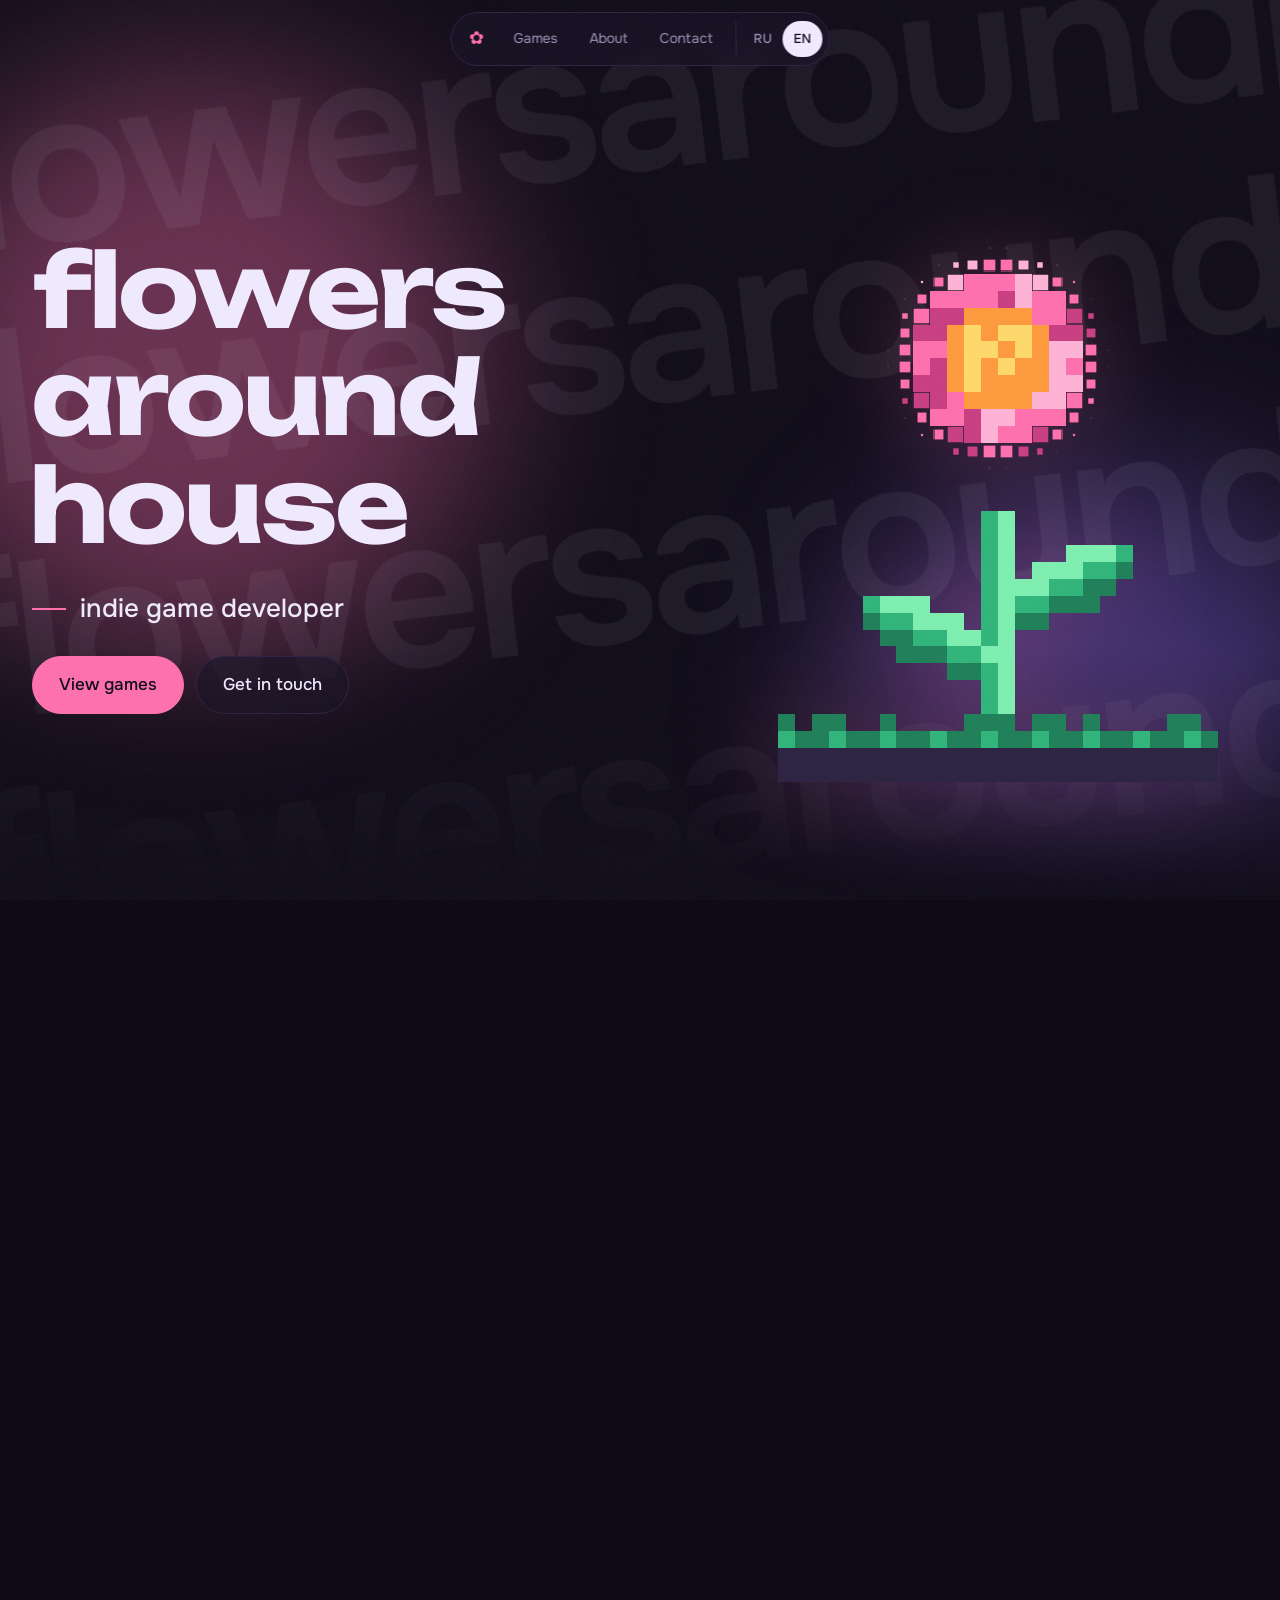
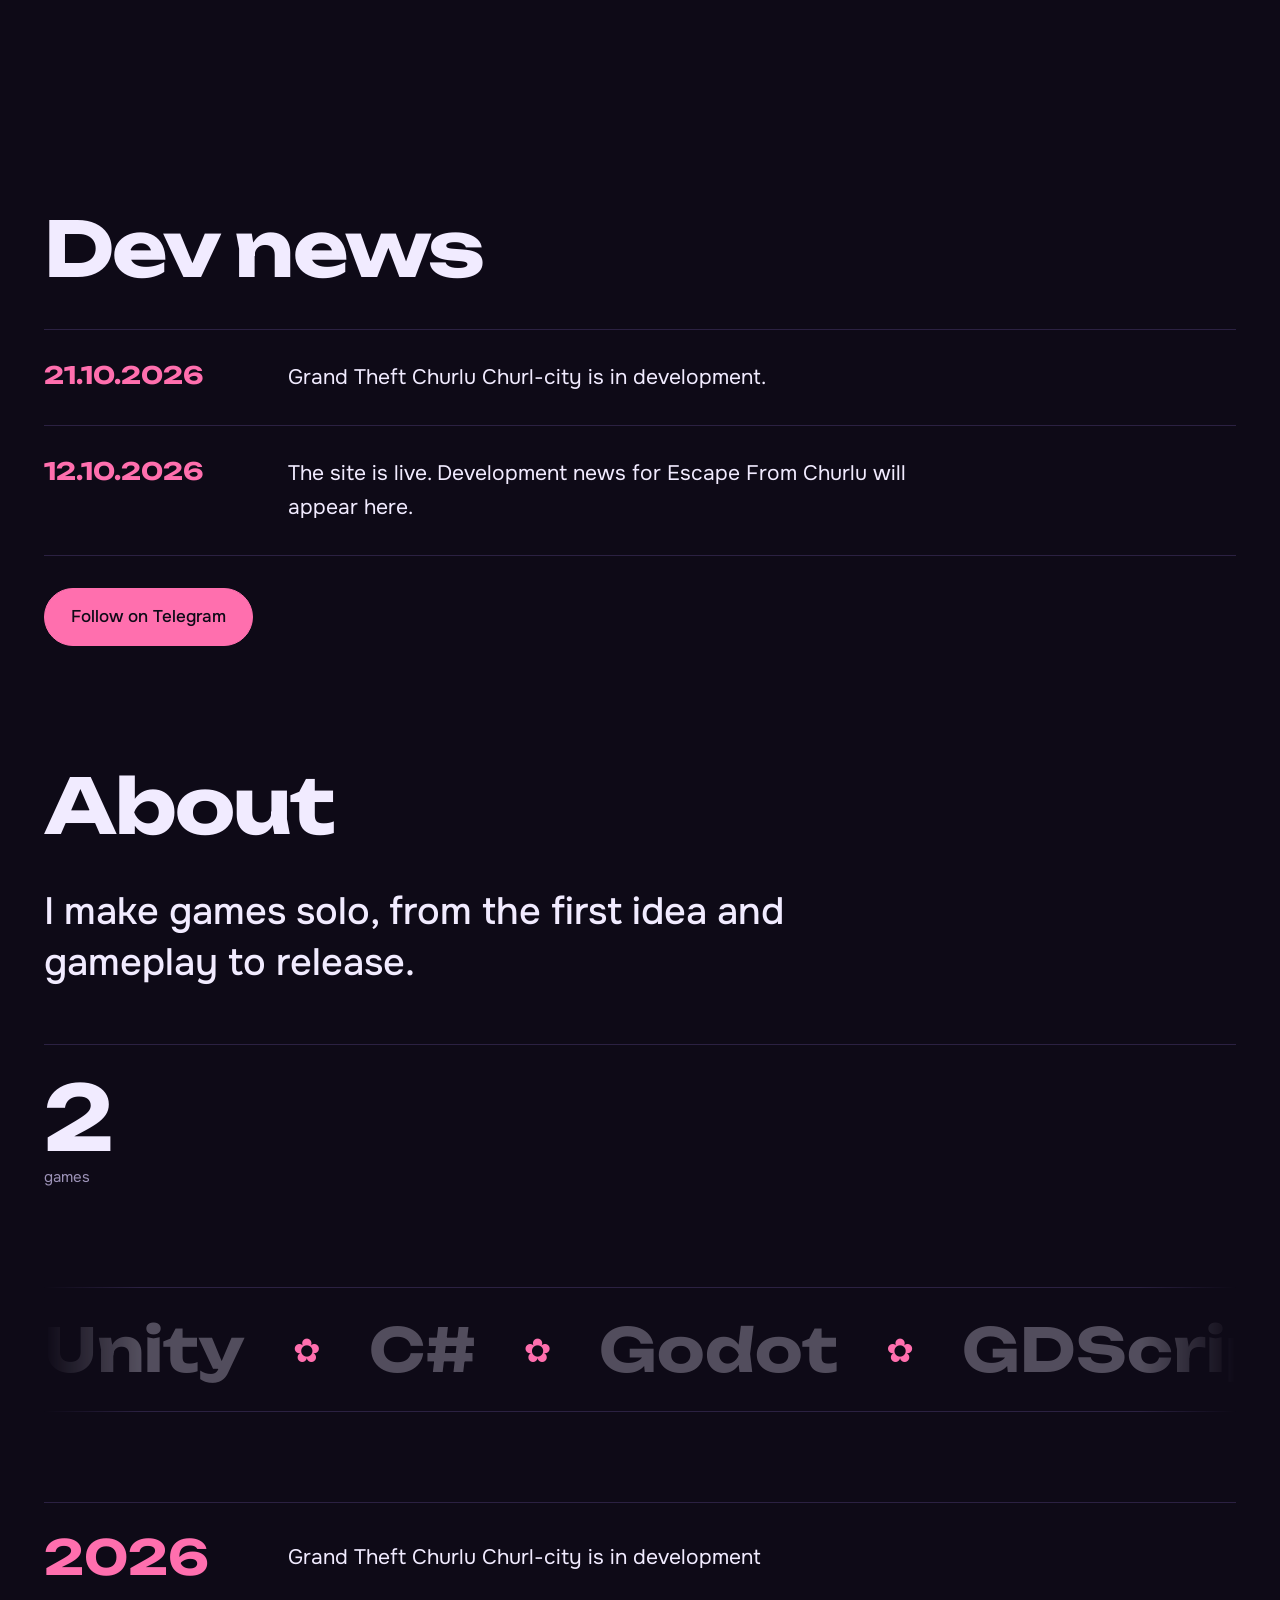
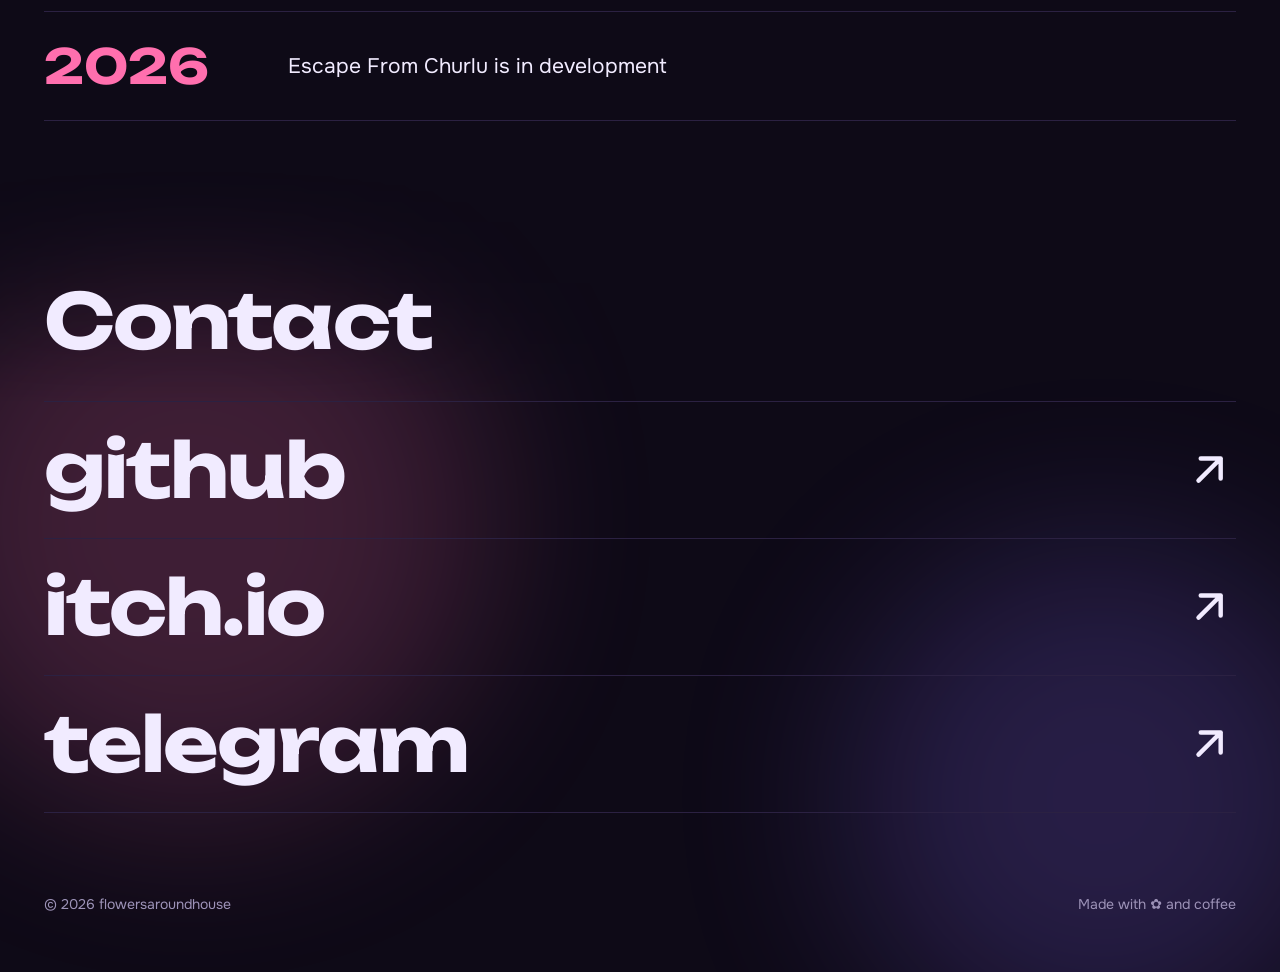
==== index.html @ 95edbedc "Update index.html Shh" ====
<!DOCTYPE html>
<html lang="ru">
<head>
<meta charset="utf-8">
<meta name="viewport" content="width=device-width, initial-scale=1, viewport-fit=cover">
<title>flowersaroundhouse — game dev</title>
<meta name="description" content="flowersaroundhouse — инди-разработчик игр. Escape From Churlu и другие проекты на Godot.">
<meta property="og:type" content="website">
<meta property="og:title" content="flowersaroundhouse — game dev">
<meta property="og:description" content="Escape From Churlu и другие игры на Godot. Новости разработки и ссылки.">
<meta property="og:image" content="https://perfume009.github.io/og.jpg">
<meta property="og:image:width" content="1200">
<meta property="og:image:height" content="630">
<meta property="og:url" content="https://perfume009.github.io/">
<meta name="twitter:card" content="summary_large_image">
<meta name="theme-color" content="#0e0a17">
<link rel="icon" href="data:image/svg+xml,%3Csvg xmlns='http://www.w3.org/2000/svg' viewBox='0 0 100 100'%3E%3Ctext y='.9em' font-size='90'%3E🌸%3C/text%3E%3C/svg%3E">
<link href="https://fonts.googleapis.com/css2?family=Onest:wght@400;500;600&family=Unbounded:wght@500;600;700&display=swap" rel="stylesheet">
<style>
:root{--ink:#0e0a17;--ink2:#171124;--line:#2b2142;--text:#f1ebff;--dim:#9d93b8;--pink:#ff6fae;--gold:#ffd96a;--violet:#8b6cff;--d:'Unbounded','Onest',system-ui,sans-serif;--b:'Onest',system-ui,sans-serif;color-scheme:dark;box-sizing:border-box;padding-top:env(safe-area-inset-top,0px);padding-bottom:env(safe-area-inset-bottom,0px)}
html{scroll-padding-top:calc(80px + env(safe-area-inset-top,0px));scroll-behavior:smooth;background:var(--ink)}
*{box-sizing:border-box}
body{margin:0;background:var(--ink);color:var(--text);font:400 17px/1.65 var(--b);overflow-x:hidden;-webkit-font-smoothing:antialiased}
body::after{content:"";position:fixed;inset:0;pointer-events:none;z-index:60;opacity:.06;background:url("data:image/svg+xml;utf8,<svg xmlns='http://www.w3.org/2000/svg' width='160' height='160'><filter id='n'><feTurbulence type='fractalNoise' baseFrequency='.9' numOctaves='2' stitchTiles='stitch'/></filter><rect width='100%' height='100%' filter='url(%23n)'/></svg>")}
a{color:inherit}
:focus-visible{outline:2px solid var(--pink);outline-offset:3px}
button{font:inherit;cursor:pointer}
nav{position:fixed;top:calc(12px + env(safe-area-inset-top,0px));left:50%;transform:translateX(-50%);z-index:20;display:flex;align-items:center;gap:2px;padding:6px;border:1px solid var(--line);border-radius:99px;background:#171124b8;backdrop-filter:blur(14px);-webkit-backdrop-filter:blur(14px);animation:drop .9s 1s both cubic-bezier(.2,.8,.2,1)}
nav a{color:var(--dim);text-decoration:none;font-size:14px;padding:7px 15px;border-radius:99px;transition:.25s;white-space:nowrap}
nav a:hover{color:var(--text);background:#ffffff14}
.lg{display:flex;margin-left:6px;padding-left:6px;border-left:1px solid var(--line)}.lg button{border:0;background:none;color:var(--dim);font-size:13px;font-weight:500;padding:7px 11px;border-radius:99px;transition:.25s}.lg button:hover{color:var(--text)}.lg button.on{background:var(--text);color:var(--ink)}
nav .logo{color:var(--pink);font-size:18px;padding:5px 12px}
@keyframes drop{from{opacity:0;translate:0 -24px}}
.hero{position:relative;min-height:100svh;overflow:hidden;display:flex;align-items:center}
#bloom{width:100%;max-width:440px;height:auto;aspect-ratio:26/36;justify-self:center;image-rendering:pixelated;filter:drop-shadow(0 0 48px #ff6fae40)}
.bg{position:absolute;inset:0;overflow:hidden;pointer-events:none;-webkit-mask-image:linear-gradient(180deg,#000 72%,transparent);mask-image:linear-gradient(180deg,#000 72%,transparent)}
.bg i{position:absolute;border-radius:50%;filter:blur(90px);opacity:.38;will-change:transform}
.bg .a1{width:46vw;height:46vw;left:-8vw;top:8%;background:#ff6fae;animation:fl1 16s ease-in-out infinite alternate,bgin 2.4s ease both}
.bg .a2{width:40vw;height:40vw;right:-6vw;bottom:-10%;background:#8b6cff;animation:fl2 20s ease-in-out infinite alternate,bgin 2.4s ease both}
@keyframes fl1{to{transform:translate(12vw,10vh) scale(1.15)}}
@keyframes fl2{to{transform:translate(-10vw,-8vh) scale(1.2)}}
.end{position:relative;overflow:hidden;margin-top:40px}.end>section,.end>footer{position:relative;z-index:1}
.end .bg{-webkit-mask-image:linear-gradient(0deg,#000 70%,transparent);mask-image:linear-gradient(0deg,#000 70%,transparent)}
.end .ghost{display:none}.end .bg i{opacity:.2}
.ghost{position:absolute;inset:-12% -6%;display:flex;flex-direction:column;justify-content:center;gap:1.2vw;transform:rotate(-7deg)}
.gr{display:flex;width:max-content;margin:0;font:600 clamp(110px,17vw,280px)/1 var(--b);letter-spacing:-.04em;white-space:nowrap;color:#f1ebff0f;animation:gl 80s linear infinite,gin 1.8s cubic-bezier(.2,.8,.2,1) both}
.gr.rev{animation-direction:reverse,normal}.gr:nth-child(1){animation-delay:0s,.5s}.gr:nth-child(2){animation-delay:-22s,.75s}.gr:nth-child(3){animation-delay:-41s,1s}.gr:nth-child(4){animation-delay:-9s,1.25s}
.gr span{padding-right:.5em}
@keyframes gl{to{transform:translateX(-50%)}}
@keyframes gin{from{opacity:0;translate:0 80px}}
@keyframes bgin{from{opacity:0}}
.hin{position:relative;width:100%;max-width:1400px;margin:0 auto;padding:110px 32px 56px;display:grid;grid-template-columns:minmax(0,1.15fr) minmax(0,.85fr);gap:40px;align-items:center}
h1{font:700 clamp(46px,8vw,124px)/.98 var(--d);letter-spacing:-.03em;margin:0 0 30px}
h1 .w{display:block;overflow:hidden;padding:0 .1em .07em;margin-left:-.1em}h1 .w:nth-child(2) i{margin-left:-.012em}h1 .w:nth-child(3) i{margin-left:-.03em}
h1 .w i{display:block;font-style:normal;transform:translateY(112%);animation:up 1.2s cubic-bezier(.2,.8,.2,1) forwards;animation-delay:calc(.16s*var(--i) + .25s)}
@keyframes up{to{transform:none}}
.role{display:flex;align-items:center;gap:14px;margin:0 0 30px;font:500 clamp(18px,2.4vw,26px)/1.3 var(--b);animation:fade 1s 1.1s both}
.role::before{content:"";width:34px;height:2px;background:var(--pink);flex:none}
#role{display:inline-block;transition:opacity .45s,translate .45s}#role.out{opacity:0;translate:0 -10px}
.cta{display:flex;gap:12px;flex-wrap:wrap;animation:fade 1s 1.3s both}
@keyframes fade{from{opacity:0;translate:0 16px}}
.btn{display:inline-flex;align-items:center;gap:10px;padding:14px 26px;border-radius:99px;border:1px solid var(--line);background:#171124aa;color:var(--text);text-decoration:none;font-weight:500;transition:transform .3s cubic-bezier(.2,.8,.2,1),background .3s,border-color .3s,color .3s}
.btn:hover{transform:translateY(-3px);border-color:var(--text)}
.btn.p{background:var(--pink);border-color:var(--pink);color:var(--ink)}
.btn.p:hover{background:var(--gold);border-color:var(--gold)}
section{max-width:1240px;margin:0 auto;padding:120px 24px 0}
h2{font:700 clamp(34px,6vw,76px)/1.05 var(--d);letter-spacing:-.025em;margin:0 0 40px}
.rv{opacity:0;translate:0 26px;transition:opacity .8s ease,translate .9s cubic-bezier(.2,.8,.2,1)}.rv.in{opacity:1;translate:none}
.tools{display:flex;flex-wrap:wrap;gap:10px;align-items:center;margin-bottom:30px}
.tools input{flex:1 1 220px;max-width:340px;padding:11px 20px;border-radius:99px;border:1px solid var(--line);background:var(--ink2);color:var(--text);font:inherit;font-size:15px;outline:none;transition:border-color .2s}
.tools input:focus{border-color:var(--pink)}
.chip{padding:8px 16px;border-radius:99px;border:1px solid var(--line);background:none;color:var(--dim);font-size:14px;transition:.25s;margin:0 4px 0 0}
.chip:hover{color:var(--text);border-color:var(--dim)}.chip.on{background:var(--text);border-color:var(--text);color:var(--ink)}
.grid{display:grid;grid-template-columns:repeat(auto-fill,minmax(min(100%,320px),1fr));gap:22px}
.card{position:relative;border-radius:28px;background:var(--ink2);border:1px solid var(--line);overflow:hidden;cursor:pointer;opacity:0;translate:0 30px;transform:perspective(900px) rotateX(var(--rx,0deg)) rotateY(var(--ry,0deg));transition:opacity .7s ease var(--dl,0s),translate .8s cubic-bezier(.2,.8,.2,1) var(--dl,0s),transform .3s ease-out,border-color .3s}
.card.in{opacity:1;translate:none}
.card::after{content:"";position:absolute;inset:0;background:radial-gradient(340px circle at var(--mx,50%) var(--my,0%),#ffffff16,transparent 60%);opacity:0;transition:opacity .3s;pointer-events:none}
.card:hover::after,.card:focus-visible::after{opacity:1}
.card:hover,.card:focus-visible{border-color:hsl(var(--h) 70% 62%)}
.cover{aspect-ratio:16/10;display:grid;place-items:center;background:radial-gradient(circle at 50% 125%,hsl(var(--h) 70% 40%),hsl(var(--h) 45% 13%) 72%)}
.cover canvas{height:64%;aspect-ratio:1;image-rendering:pixelated;filter:drop-shadow(0 14px 22px #0009);transition:transform .6s cubic-bezier(.2,.8,.2,1)}
.card:hover canvas{transform:scale(1.14) rotate(-5deg)}
.cover{position:relative;overflow:hidden}.cover img{position:absolute;inset:0;width:100%;height:100%;object-fit:cover;display:block;transition:transform .8s cubic-bezier(.2,.8,.2,1)}.card:hover .cover img{transform:scale(1.06)}
.card .cover::before{content:"";position:absolute;inset:0;z-index:1;pointer-events:none;background:repeating-linear-gradient(0deg,#0000 0 2px,#00000030 2px 3px);opacity:.45;transition:opacity .4s}
.card .cover::after{content:"";position:absolute;inset:0;z-index:1;pointer-events:none;background:radial-gradient(ellipse at center,transparent 50%,#000000b3 100%)}
.card:hover .cover::before{opacity:1}
.card:hover .cover img{animation:glitch 2.6s steps(1) infinite}
.card.plain .cover::before,.card.plain .cover::after{display:none}.card.plain:hover .cover img{animation:none}
@keyframes glitch{0%,84%,100%{transform:scale(1.06)}86%{transform:scale(1.07) translate(-5px,2px);filter:hue-rotate(50deg) saturate(1.7)}88%{transform:scale(1.07) translate(5px,-2px);filter:hue-rotate(-50deg) contrast(1.3)}90%{transform:scale(1.06);filter:brightness(1.5)}92%{transform:scale(1.06);filter:none}}
.gal{position:absolute;inset:0}
.sl{position:absolute;inset:0;opacity:0;visibility:hidden;transition:opacity .5s,visibility .5s}.sl.on{opacity:1;visibility:visible}
.vp{position:absolute;inset:0;width:100%;height:100%;border:0;color:var(--text);display:grid;place-content:center;gap:10px;text-align:center;background:radial-gradient(circle at 50% 120%,hsl(var(--h) 60% 30%),#0b0814 70%)}
.vp span{font-size:48px;line-height:1}.vp em{font-style:normal;font-size:15px;color:var(--dim)}
.sl iframe{position:absolute;inset:0;width:100%;height:100%;border:0}
.gn{position:absolute;top:50%;translate:0 -50%;width:42px;height:42px;border-radius:50%;border:1px solid #ffffff30;background:#0e0a1799;color:var(--text);font-size:22px;line-height:1;z-index:3;transition:.25s}.gn:hover{background:var(--text);color:var(--ink)}.pv{left:12px}.nx{right:12px}
.gd{position:absolute;bottom:12px;left:0;right:0;display:flex;justify-content:center;gap:8px;z-index:3}.gd i{width:8px;height:8px;border-radius:50%;background:#ffffff55;transition:.3s;cursor:pointer}.gd i.on{background:var(--pink);width:22px;border-radius:99px}
#lb{pointer-events:none;position:fixed;inset:0;z-index:50;display:grid;place-items:center;background:#000000ea;backdrop-filter:blur(6px);-webkit-backdrop-filter:blur(6px);opacity:0;visibility:hidden;transition:opacity .3s,visibility .3s;overflow:hidden}
#lb.on{opacity:1;visibility:visible;pointer-events:auto}
#lbi{max-width:96vw;max-height:84svh;object-fit:contain;border-radius:10px;cursor:zoom-in;touch-action:none;transition:transform .35s cubic-bezier(.2,.8,.2,1),transform-origin .12s}
#lbi.z{transform:scale(2.4);cursor:zoom-out}
#lbx{position:absolute;top:calc(14px + env(safe-area-inset-top,0px));right:14px;width:44px;height:44px;border-radius:50%;border:1px solid #ffffff30;background:#0e0a1799;color:var(--text);font-size:18px;line-height:1;z-index:3;transition:.25s}#lbx:hover{background:var(--text);color:var(--ink)}
#lbc{position:absolute;bottom:calc(18px + env(safe-area-inset-bottom,0px));left:0;right:0;text-align:center;color:var(--dim);font-size:14px;pointer-events:none}
#mb .sl img{cursor:zoom-in}
.ex{position:absolute;top:12px;left:12px;width:40px;height:40px;border-radius:50%;border:1px solid #ffffff30;background:#0e0a1799;color:var(--text);font-size:18px;line-height:1;z-index:3;transition:.25s}.ex:hover{background:var(--text);color:var(--ink)}
.dv .row b{font-size:clamp(17px,2vw,24px);line-height:1.3}
.bd{padding:20px 24px 24px}
.card h3{font:600 21px/1.2 var(--d);letter-spacing:-.01em;margin:0 0 8px}
.meta{display:flex;align-items:center;gap:10px;color:var(--dim);font-size:14px;margin-bottom:10px}
.meta .dot{width:8px;height:8px;border-radius:50%;background:var(--c)}
.card p{margin:0 0 14px;color:#cfc6e6;font-size:16px;line-height:1.5}
.tags span{display:inline-block;font-size:13px;border:1px solid var(--line);border-radius:99px;padding:2px 12px;margin:0 6px 6px 0;color:var(--dim)}
.empty{color:var(--dim);grid-column:1/-1}
.stats{display:grid;grid-template-columns:repeat(auto-fit,minmax(150px,1fr));border-top:1px solid var(--line);margin-top:56px}
.stat{padding:28px 20px 6px 0}
.stat b{display:block;font:700 clamp(42px,7vw,92px)/1 var(--d);letter-spacing:-.03em;font-variant-numeric:tabular-nums}
.stat span{color:var(--dim);font-size:15px}
.big{font:500 clamp(22px,3.3vw,38px)/1.35 var(--b);max-width:34ch;margin:0}
.marq{overflow:hidden;margin-top:90px;border-block:1px solid var(--line);padding:24px 0;-webkit-mask-image:linear-gradient(90deg,transparent,#000 8%,#000 92%,transparent);mask-image:linear-gradient(90deg,transparent,#000 8%,#000 92%,transparent)}
.track{display:flex;width:max-content;animation:mq 34s linear infinite}
.marq:hover .track{animation-play-state:paused}
.track span{display:flex;align-items:center;gap:48px;padding-right:48px;font:700 clamp(30px,5vw,60px) var(--d);color:#f1ebff4d;white-space:nowrap;transition:color .3s}
.track span:hover{color:var(--text)}
.track span::after{content:"✿";color:var(--pink);-webkit-text-stroke:0;font-size:.55em}
@keyframes mq{to{transform:translateX(-50%)}}
.log{margin-top:90px;border-top:1px solid var(--line)}
.row{display:grid;grid-template-columns:minmax(96px,220px) 1fr;gap:24px;padding:30px 0;border-bottom:1px solid var(--line);transition:padding .45s cubic-bezier(.2,.8,.2,1)}
.row:hover{padding-left:16px}
.row b{font:700 clamp(26px,4vw,48px)/1 var(--d);color:var(--pink)}
.row p{margin:0;font-size:clamp(17px,2vw,21px);max-width:46ch;align-self:center}
.links a{display:flex;justify-content:space-between;align-items:center;gap:20px;padding:30px 0;border-top:1px solid var(--line);text-decoration:none;font:700 clamp(30px,6.4vw,76px)/1 var(--d);letter-spacing:-.025em;transition:padding .45s cubic-bezier(.2,.8,.2,1),color .3s}
.links a:last-child{border-bottom:1px solid var(--line)}
.links a:hover{padding-left:22px;color:var(--pink)}
.links svg{width:.7em;height:.7em;flex:none;transition:transform .45s cubic-bezier(.2,.8,.2,1)}
.links a:hover svg{transform:translate(8px,-8px)}
footer{max-width:1240px;margin:0 auto;padding:80px 24px 56px;color:var(--dim);font-size:14px;display:flex;justify-content:space-between;gap:12px;flex-wrap:wrap}
#modal{pointer-events:none;position:fixed;inset:0;z-index:40;display:grid;place-items:center;padding:20px;background:#07040dcf;backdrop-filter:blur(10px);-webkit-backdrop-filter:blur(10px);opacity:0;visibility:hidden;transition:opacity .35s,visibility .35s}
#modal.on{opacity:1;visibility:visible;pointer-events:auto}
#mb{position:relative;width:min(560px,100%);max-height:90svh;overflow-y:auto;border-radius:32px;background:var(--ink2);border:1px solid var(--line);transform:translateY(34px) scale(.94);transition:transform .55s cubic-bezier(.2,.9,.2,1)}
#modal.on #mb{transform:none}
#mb .cover{aspect-ratio:16/9}
#mb .bd{padding:24px 28px 28px}
#mb p{margin:0 0 16px;color:#cfc6e6}
#mx{position:absolute;top:14px;right:14px;width:40px;height:40px;border-radius:50%;border:1px solid #ffffff30;background:#0e0a1799;color:var(--text);font-size:18px;line-height:1;transition:.25s}
#mx:hover{background:var(--text);color:var(--ink);transform:rotate(90deg)}
@media (max-width:640px){nav a{padding:7px 8px}.lg{margin-left:2px;padding-left:2px}.lg button{padding:7px 8px}.row{grid-template-columns:1fr;gap:6px}.hin{grid-template-columns:1fr;padding-inline:24px}.txt{position:relative;z-index:1}h1{font-size:clamp(46px,15vw,100px)}#bloom{position:static;width:min(56vw,230px);justify-self:center;margin-top:6px;opacity:1}.hin{gap:22px;padding-top:96px}.role{font-size:16px;gap:10px;margin-bottom:22px}.role::before{width:22px}}
@media (prefers-reduced-motion:reduce){*{animation:none!important;transition:none!important}html{scroll-behavior:auto}h1 .w i{transform:none}.rv,.card{opacity:1;translate:none}}
</style>
</head>
<body>
<nav><a class="logo" href="#top" data-ia="home" aria-label="В начало">✿</a><a href="#games" data-i="n_games">Игры</a><a href="#about" data-i="n_about">Обо мне</a><a href="#contact" data-i="n_contact">Контакты</a><div class="lg" role="group" aria-label="Language"><button data-l="ru">RU</button><button data-l="en">EN</button></div></nav>

<header class="hero" id="top">
<div class="bg" aria-hidden="true"><i class="a1"></i><i class="a2"></i><div class="ghost"></div></div>

<div class="hin">
<div class="txt">
<h1 aria-label="flowersaroundhouse"><span class="w" style="--i:0"><i>flowers</i></span><span class="w" style="--i:1"><i>around</i></span><span class="w" style="--i:2"><i>house</i></span></h1>
<p class="role"><span id="role"></span></p>
<div class="cta"><a class="btn p" href="#games" data-i="cta1">Смотреть игры</a><a class="btn" href="#contact" data-i="cta2">Связаться</a></div>
</div>
<canvas id="bloom" aria-hidden="true"></canvas>
</div>
</header>

<section id="games">
<h2 class="rv" data-i="n_games">Игры</h2>
<div class="tools rv"><input id="q" type="search" placeholder="Поиск по названию" aria-label="Поиск"></div>
<div class="grid" id="grid"></div>
</section>

<section id="devlog">
<h2 class="rv" data-i="dev_h">Новости разработки</h2>
<div class="log rv dv" id="dlog" style="margin-top:0"></div>
<div class="rv" style="margin-top:32px"><a class="btn p" id="tgbtn" href="#" target="_blank" rel="noopener" data-i="tg_btn">Читать в Telegram</a></div>
</section>

<section id="about">
<h2 class="rv" data-i="n_about">Обо мне</h2>
<p class="big rv" data-i="bio">Делаю игры сам: от идеи и геймплея до релиза.</p>
<div class="stats rv">
<div class="stat"><b data-n="GAMES">0</b><span id="gl">игр</span></div>
</div>
<div class="marq rv" data-ia="stack" aria-label="Стек"><div class="track" id="stack"></div></div>
<div class="log rv" id="log"></div>
</section>

<div class="end"><div class="bg" aria-hidden="true"><i class="a1"></i><i class="a2"></i><div class="ghost"></div></div>
<section id="contact">
<h2 class="rv" data-i="n_contact">Контакты</h2>
<div class="links rv" id="links"></div>
</section>

<footer><span>© <span id="y"></span> flowersaroundhouse</span><span data-i="foot">Сделано с ✿ и кофе</span></footer></div>

<div id="modal" role="dialog" aria-modal="true" data-ia="det" aria-label="Подробности игры"><div id="mb"></div></div>
<div id="lb" role="dialog" aria-modal="true"><button id="lbx" data-ia="close" aria-label="Закрыть">✕</button><button class="gn pv" id="lbp" data-ia="prev" aria-label="Назад">‹</button><button class="gn nx" id="lbn" data-ia="next" aria-label="Вперёд">›</button><img id="lbi" alt=""><div id="lbc"></div></div>

<script>
// картинки: сюда можно вставить data:-ссылку, либо в игре указать путь к файлу, например img:"images/cover.jpg"
var IMG={churlu:"[data-uri]",s1:"[data-uri]",s2:"[data-uri]",s3:"[data-uri]",gtc:"[data-uri]"};
// ====== РЕДАКТИРУЙ ЗДЕСЬ ======
var GAMES=[
 {n:"Escape From Churlu",img:IMG.churlu,shots:[IMG.churlu,IMG.s1,IMG.s2,IMG.s3],video:"",d:{ru:"Тёмный подъезд советской хрущёвки, скрип деревянных половиц в глухой деревне и шаги за спиной.",en:"A dark Soviet-era stairwell, creaking floorboards in a remote village, and footsteps behind you."},l:{ru:"Тёмный подъезд советской хрущёвки, скрип деревянных половиц в глухой деревне и шаги за спиной. Вам предстоит разгадать тайну исчезновения бабушки и выбраться из закрытого поместья, пока Чурлу не настигнет вас. Прячьтесь, ищите ключи и не издавайте лишнего шума — он слышит каждый ваш шаг.",en:"The dark stairwell of a Soviet-era apartment block, creaking wooden floorboards in a remote village, and footsteps behind you. You have to unravel the mystery of your grandmother's disappearance and escape the locked-down estate before Churlu catches you. Hide, search for keys and keep quiet: he hears your every step."},tags:["Godot","3D"],st:"в разработке",y:2026,url:"https://flowersaroundhouse.itch.io/escape-from-churlu"},
 {n:"Grand Theft Churlu Churl-city",img:IMG.gtc,plain:true,shots:[IMG.gtc],d:{ru:"Новый проект в разработке.",en:"A new project in development."},l:{ru:"Подробности скоро.",en:"More details soon."},tags:[],st:"в разработке",y:2026,url:"#"}
];
var STACK=["Unity","C#","Godot","GDScript","C++","JavaScript","Git","Aseprite"];
var LINKS=[["github","https://github.com/perfume009"],["itch.io","https://flowersaroundhouse.itch.io/"],["telegram","https://t.me/+Vwn7n2eTDXUzZDgy"]];
var LOG=[["2026","В разработке игра Grand Theft Churlu Churl-city","Grand Theft Churlu Churl-city is in development"],["2026","В разработке игра Escape From Churlu","Escape From Churlu is in development"]];
var DEVLOG=[{d:"21.10.2026",ru:"В разработке игра Grand Theft Churlu Churl-city.",en:"Grand Theft Churlu Churl-city is in development."},{d:"12.10.2026",ru:"Запустил сайт. Здесь будут новости разработки Escape From Churlu.",en:"The site is live. Development news for Escape From Churlu will appear here."}];
var ROLES={ru:["инди-разработчик игр","flowers around the house, bugs inside"],en:["indie game developer","writing code, drawing pixels, breaking bugs","flowers around the house, bugs inside"]};
// ===============================
var $=function(i){return document.getElementById(i)};
function esc(s){return String(s).replace(/[&<>"]/g,function(c){return{"&":"&amp;","<":"&lt;",">":"&gt;",'"':"&quot;"}[c]})}
function rng(s){var h=0;for(var i=0;i<s.length;i++)h=Math.imul(31,h)+s.charCodeAt(i)|0;return function(){h|=0;h=h+0x6D2B79F5|0;var t=Math.imul(h^h>>>15,1|h);t=t+Math.imul(t^t>>>7,61|t)^t;return((t^t>>>14)>>>0)/4294967296}}
function hueOf(n){return Math.floor(rng(n)()*360)}
function sprite(c,name){var r=rng(name),x=c.getContext("2d"),hue=Math.floor(r()*360);c.width=c.height=10;
 for(var y=0;y<10;y++)for(var i=0;i<5;i++)if(r()>.45){x.fillStyle="hsl("+(hue+y*6)+",75%,"+(58+r()*14)+"%)";x.fillRect(i,y,1,1);x.fillRect(9-i,y,1,1)}}
var T={ru:{n_games:"Игры",n_about:"Обо мне",n_contact:"Контакты",cta1:"Смотреть игры",cta2:"Связаться",bio:"Делаю игры сам: от идеи и геймплея до релиза.",foot:"Сделано с ✿ и кофе",ph:"Поиск по названию",none:"Ничего не найдено. Попробуй другой запрос.",play:"Itch.io",close:"Закрыть",home:"В начало",stack:"Стек",det:"Подробности игры",dev_h:"Новости разработки",tg_btn:"Читать в Telegram",prev:"Назад",next:"Вперёд",trailer:"Смотреть трейлер",zoom:"Увеличить",st:{"релиз":"релиз","jam":"jam","в разработке":"в разработке"}},
 en:{n_games:"Games",n_about:"About",n_contact:"Contact",cta1:"View games",cta2:"Get in touch",bio:"I make games solo, from the first idea and gameplay to release.",foot:"Made with ✿ and coffee",ph:"Search by title",none:"Nothing found. Try another search.",play:"Itch.io",close:"Close",home:"Back to top",stack:"Stack",det:"Game details",dev_h:"Dev news",tg_btn:"Follow on Telegram",prev:"Previous",next:"Next",trailer:"Watch trailer",zoom:"Enlarge",st:{"релиз":"released","jam":"jam","в разработке":"in development"}}};
var L="ru";try{L=localStorage.getItem("lang")}catch(e){}
if(L!=="ru"&&L!=="en")L=((navigator.language||"").slice(0,2)==="ru")?"ru":"en";
function tr(k){return T[L][k]}
var SC={"релиз":"#ffd96a","jam":"#8b6cff","в разработке":"#ff6fae"};
function tagsH(g){return g.tags.map(function(t){return '<span>'+esc(t)+'</span>'}).join("")}

// reveal + counters
function count(b){var t=b.dataset.n==="GAMES"?GAMES.length:b.dataset.n==="TECH"?STACK.length:+b.dataset.n,s=performance.now();
 (function f(n){var p=Math.min(1,(n-s)/1600);b.textContent=Math.round(t*(1-Math.pow(1-p,4)));if(p<1)requestAnimationFrame(f)})(s)}
var io=new IntersectionObserver(function(es){es.forEach(function(e){if(e.isIntersecting){e.target.classList.add("in");if(e.target.dataset.n)count(e.target);io.unobserve(e.target)}})},{threshold:.12});
document.querySelectorAll(".rv,[data-n]").forEach(function(e){io.observe(e)});

// games
var tagSet={},cur="all";
GAMES.forEach(function(g){g.tags.forEach(function(t){tagSet[t]=1})});
function draw(){var q=$("q").value.toLowerCase();
 var list=GAMES.filter(function(g){return(cur==="all"||g.tags.indexOf(cur)>-1)&&g.n.toLowerCase().indexOf(q.trim())>-1});
 $("grid").innerHTML=list.length?list.map(function(g,k){return '<article class="card'+(g.plain?' plain':'')+'" tabindex="0" role="button" data-i="'+GAMES.indexOf(g)+'" style="--h:'+hueOf(g.n)+';--c:'+(SC[g.st]||"#9d93b8")+';--dl:'+k*90+'ms"><div class="cover">'+(g.img?'<img src="'+esc(g.img)+'" alt="'+esc(g.n)+'" loading="lazy">':'<canvas data-n="'+esc(g.n)+'"></canvas>')+'</div><div class="bd"><h3>'+esc(g.n)+'</h3><div class="meta"><i class="dot"></i><span>'+esc(T[L].st[g.st]||g.st)+'</span><span>'+g.y+'</span></div><p>'+esc(g.d[L])+'</p><div class="tags">'+tagsH(g)+'</div></div></article>'}).join(""):'<p class="empty">'+tr("none")+'</p>';
 document.querySelectorAll("canvas[data-n]").forEach(function(c){sprite(c,c.dataset.n)});
 document.querySelectorAll(".card").forEach(function(c){io.observe(c);
  c.onclick=function(){openG(+c.dataset.i)};
  c.onkeydown=function(e){if(e.key==="Enter"||e.key===" "){e.preventDefault();openG(+c.dataset.i)}};
  c.onpointermove=function(e){if(e.pointerType!=="mouse")return;var b=c.getBoundingClientRect(),px=(e.clientX-b.left)/b.width,py=(e.clientY-b.top)/b.height;
   c.style.setProperty("--ry",(px-.5)*8+"deg");c.style.setProperty("--rx",-(py-.5)*8+"deg");c.style.setProperty("--mx",px*b.width+"px");c.style.setProperty("--my",py*b.height+"px")};
  c.onpointerleave=function(){c.style.setProperty("--rx","0deg");c.style.setProperty("--ry","0deg")}})}
$("q").oninput=draw;draw();

// modal
var lastF=null,curG=null;
function slides(g){var a=(g.shots&&g.shots.length?g.shots:(g.img?[g.img]:[])).map(function(x){return{t:"i",src:x}});if(g.video)a.push({t:"v",id:g.video});return a}
function galH(g){var a=slides(g);if(!a.length)return '<canvas id="mc"></canvas>';
 var h='<div class="gal">'+a.map(function(x,i){return '<div class="sl'+(i?'':' on')+'">'+(x.t==="i"?'<img src="'+esc(x.src)+'" alt="'+esc(g.n)+'">':'<button class="vp" data-id="'+esc(x.id)+'"><span>▶</span><em>'+esc(tr("trailer"))+'</em></button>')+'</div>'}).join("");
 if(a.length>1)h+='<button class="gn pv" aria-label="'+esc(tr("prev"))+'">‹</button><button class="gn nx" aria-label="'+esc(tr("next"))+'">›</button><div class="gd">'+a.map(function(x,i){return '<i'+(i?'':' class="on"')+'></i>'}).join("")+'</div>';
 return h+(a.some(function(x){return x.t==="i"})?'<button class="ex" aria-label="'+esc(tr("zoom"))+'">⤢</button>':'')+'</div>'}
function galInit(g){window.galGo=null;var G=document.querySelector("#mb .gal");if(!G)return;
 var sl=G.querySelectorAll(".sl"),dt=G.querySelectorAll(".gd i"),k=0,n=sl.length;
 function go(i){k=(i+n)%n;sl.forEach(function(e,j){e.classList.toggle("on",j===k)});dt.forEach(function(e,j){e.classList.toggle("on",j===k)})}
 if(n>1){window.galGo=function(d){go(k+d)};G.querySelector(".pv").onclick=function(){go(k-1)};G.querySelector(".nx").onclick=function(){go(k+1)};dt.forEach(function(e,j){e.onclick=function(){go(j)}})}
 var x0=null;G.addEventListener("touchstart",function(e){x0=e.touches[0].clientX},{passive:true});
 G.addEventListener("touchend",function(e){if(x0===null||n<2)return;var dx=e.changedTouches[0].clientX-x0;if(Math.abs(dx)>40)go(k+(dx<0?1:-1));x0=null});
 var im=[].slice.call(G.querySelectorAll(".sl img")),srcs=im.map(function(i){return i.src});
 im.forEach(function(e,j){e.onclick=function(){lbOpen(srcs,j)}});
 var ex=G.querySelector(".ex");if(ex)ex.onclick=function(){var c=sl[k].querySelector("img");lbOpen(srcs,c?im.indexOf(c):0)};
 G.querySelectorAll(".vp").forEach(function(b){b.onclick=function(){var f=document.createElement("iframe");f.src="https://www.youtube-nocookie.com/embed/"+encodeURIComponent(b.dataset.id)+"?autoplay=1&rel=0";f.allow="autoplay; encrypted-media; picture-in-picture";f.allowFullScreen=true;f.title="Trailer";b.replaceWith(f)}})}
var lbI=0,lbA=[],lbZ=false,lbR=null,lbT=0;
function lbShow(i,dir){var im=$("lbi");im.getAnimations().forEach(function(a){a.cancel()});lbI=(i+lbA.length)%lbA.length;im.classList.remove("z");lbZ=false;im.style.transformOrigin="50% 50%";
 var m=lbA.length>1;$("lbc").textContent=m?(lbI+1)+" / "+lbA.length:"";$("lbp").hidden=!m;$("lbn").hidden=!m;
 if(!dir||!$("lb").classList.contains("on")||matchMedia("(prefers-reduced-motion:reduce)").matches){im.src=lbA[lbI];return}
 var tok=++lbT,out=im.animate([{opacity:1,translate:"0 0"},{opacity:0,translate:(-70*dir)+"px 0"}],{duration:180,easing:"ease-in",fill:"forwards"});
 setTimeout(function(){var pre=new Image();pre.onload=pre.onerror=function(){if(tok!==lbT)return;out.cancel();im.src=lbA[lbI];
  im.animate([{opacity:0,translate:(70*dir)+"px 0"},{opacity:1,translate:"0 0"}],{duration:340,easing:"cubic-bezier(.2,.8,.2,1)",fill:"both"})};pre.src=lbA[lbI]},190)}
function lbOpen(a,i){lbA=a;lbShow(i);$("lb").classList.add("on");$("lbx").focus()}
function lbClose(){$("lb").classList.remove("on");$("lbi").classList.remove("z");lbZ=false}
function lbOrig(e){var x=Math.max(0,Math.min(100,(e.clientX-lbR.left)/lbR.width*100)),y=Math.max(0,Math.min(100,(e.clientY-lbR.top)/lbR.height*100));$("lbi").style.transformOrigin=x+"% "+y+"%"}
$("lbi").onclick=function(e){if(lbZ){this.classList.remove("z");lbZ=false;return}lbR=this.getBoundingClientRect();lbOrig(e);this.classList.add("z");lbZ=true};
$("lbi").onpointermove=function(e){if(lbZ)lbOrig(e)};
$("lbx").onclick=lbClose;
$("lbp").onclick=function(e){e.stopPropagation();lbShow(lbI-1,-1)};
$("lbn").onclick=function(e){e.stopPropagation();lbShow(lbI+1,1)};
$("lb").onclick=function(e){if(e.target===this)lbClose()};
var lx=null;$("lb").addEventListener("touchstart",function(e){lx=lbZ?null:e.touches[0].clientX},{passive:true});
$("lb").addEventListener("touchend",function(e){if(lx===null||lbA.length<2)return;var d=e.changedTouches[0].clientX-lx;if(Math.abs(d)>50)lbShow(lbI+(d<0?1:-1),d<0?1:-1);lx=null});
function openG(i){lastF=document.activeElement;fillM(i)}
function fillM(i){var g=GAMES[i];curG=i;
 $("mb").innerHTML='<div class="cover" style="--h:'+hueOf(g.n)+'">'+galH(g)+'</div><button id="mx" aria-label="'+tr("close")+'">✕</button><div class="bd"><h3 style="font:600 24px/1.2 var(--d);margin:0 0 8px">'+esc(g.n)+'</h3><div class="meta" style="--c:'+(SC[g.st]||"#9d93b8")+'"><i class="dot"></i><span>'+esc(T[L].st[g.st]||g.st)+'</span><span>'+g.y+'</span></div><p>'+esc(g.l[L])+'</p><div class="tags" style="margin-bottom:18px">'+tagsH(g)+'</div>'+(g.url&&g.url!=="#"?'<a class="btn p" href="'+esc(g.url)+'" target="_blank" rel="noopener">'+tr("play")+'</a>':'')+'</div>';
 if($("mc"))sprite($("mc"),g.n);galInit(g);$("modal").classList.add("on");$("mx").onclick=closeM;$("mx").focus()}
function closeM(){curG=null;$("modal").classList.remove("on");if(lastF)lastF.focus()}
$("modal").onclick=function(e){if(e.target===$("modal"))closeM()};
addEventListener("keydown",function(e){if($("lb").classList.contains("on")){if(e.key==="Escape")lbClose();if(e.key==="ArrowLeft")lbShow(lbI-1,-1);if(e.key==="ArrowRight")lbShow(lbI+1,1);return}
if(e.key==="Escape")closeM();if(window.galGo&&$("modal").classList.contains("on")){if(e.key==="ArrowLeft")galGo(-1);if(e.key==="ArrowRight")galGo(1)}});

// static blocks
var st=STACK.map(function(s){return '<span>'+esc(s)+'</span>'}).join("");$("stack").innerHTML=st+st;
function renderLog(){$("log").innerHTML=LOG.map(function(l){return '<div class="row"><b>'+esc(l[0])+'</b><p>'+esc(l[L==="en"?2:1])+'</p></div>'}).join("")}renderLog();
function renderDev(){$("dlog").innerHTML=DEVLOG.map(function(d){return '<div class="row"><b>'+esc(d.d)+'</b><p>'+esc(d[L])+'</p></div>'}).join("")}
var tgl=LINKS.filter(function(l){return l[0]==="telegram"})[0];if(tgl)$("tgbtn").href=tgl[1];
$("links").innerHTML=LINKS.map(function(l){return '<a href="'+esc(l[1])+'" target="_blank" rel="noopener"><span>'+esc(l[0])+'</span><svg viewBox="0 0 24 24" fill="none" stroke="currentColor" stroke-width="2" stroke-linecap="round" stroke-linejoin="round"><path d="M7 17 17 7M8 7h9v9"/></svg></a>'}).join("");
$("y").textContent=new Date().getFullYear();


// hero backdrop: giant outlined name scrolling behind the title
(function(){var t=Array(3).join("flowersaroundhouse ✿ ");document.querySelectorAll(".ghost").forEach(function(g){for(var i=0;i<4;i++){var p=document.createElement("p");p.className="gr"+(i%2?" rev":"");p.innerHTML="<span>"+t+"</span><span>"+t+"</span>";g.appendChild(p)}})})();


// rotating role
var ri=0,ro=$("role");ro.textContent=ROLES[L][0];
setInterval(function(){ro.classList.add("out");setTimeout(function(){ri=(ri+1)%ROLES[L].length;ro.textContent=ROLES[L][ri];ro.classList.remove("out")},450)},3400);

// language switch
function setLang(l){L=l;try{localStorage.setItem("lang",l)}catch(e){}
 document.documentElement.lang=l;
 document.querySelectorAll("[data-i]").forEach(function(e){e.textContent=tr(e.dataset.i)});
 document.querySelectorAll("[data-ia]").forEach(function(e){e.setAttribute("aria-label",tr(e.dataset.ia))});
 $("q").placeholder=tr("ph");$("q").setAttribute("aria-label",tr("ph"));
 document.querySelectorAll(".lg button").forEach(function(b){b.classList.toggle("on",b.dataset.l===l)});
 var n=GAMES.length;$("gl").textContent=l==="en"?(n===1?"game":"games"):(n%10===1&&n%100!==11?"игра":(n%10>1&&n%10<5&&(n%100<12||n%100>14)?"игры":"игр"));
 renderLog();renderDev();draw();ri=0;ro.textContent=ROLES[l][0];if(curG!==null)fillM(curG)}
document.querySelectorAll(".lg button").forEach(function(b){b.onclick=function(){setLang(b.dataset.l)}});
setLang(L);

// hero: pixel flower that grows on load, sways and leans toward the cursor
(function(){var c=$("bloom"),x=c.getContext("2d"),W=26,H=36,cx=13,cy=11,cell=8,t0=performance.now(),tx=0,mx=0,vis=true,px=[],r=rng("flower"),
 rm=matchMedia("(prefers-reduced-motion:reduce)").matches,
 C={a:"#ffb3d6",b:"#ff6fae",c:"#c93d82",v1:"#a58cff",v2:"#6a4bd8",v3:"#4a32a3",g:"#ffd96a",o:"#ff9a3c",l1:"#7df0b0",l2:"#2fb57a",l3:"#1d7f58",s:"#2a2140"};
 function put(X,Y,col,d){if(X>=0&&X<W&&Y>=0&&Y<H)px[Y*W+X]={x:X,y:Y,c:col,d:d}}
 function hd(X,Y){return Math.hypot(X+.5-cx,Y+.5-cy)}
 function petals(n,off,dist,rad,col){for(var k=0;k<n;k++){var a=off+k*Math.PI*2/n,pcx=cx+Math.cos(a)*dist,pcy=cy+Math.sin(a)*dist;
  for(var Y=0;Y<H;Y++)for(var X=0;X<W;X++){var dx=X+.5-pcx,dy=Y+.5-pcy;
   if(dx*dx+dy*dy<=rad*rad){var l=(-dx-dy)/rad;put(X,Y,l>.35?col[0]:l<-.45?col[2]:col[1],1.7+hd(X,Y)*.09)}}}}
 function leaf(lx,ly,rx,ry,ang){for(var Y=0;Y<H;Y++)for(var X=0;X<W;X++){var dx=X+.5-lx,dy=Y+.5-ly,u=dx*Math.cos(ang)+dy*Math.sin(ang),v=-dx*Math.sin(ang)+dy*Math.cos(ang);
  if(u*u/(rx*rx)+v*v/(ry*ry)<=1)put(X,Y,v<-.4?C.l1:v>.5?C.l3:C.l2,(33-Y)/14*1.5+.1)}}
 for(var Y=19;Y<=33;Y++){var dl=(33-Y)/14*1.5;put(12,Y,C.l2,dl);put(13,Y,C.l1,dl)}
 leaf(8.7,27.2,4.4,1.8,.46);leaf(17.3,24.2,4.4,1.8,-.46);
 petals(8,Math.PI/8,5.2,3.2,[C.v1,C.v2,C.v3]);
 petals(8,0,5.4,3.3,[C.a,C.b,C.c]);
 for(var Y=0;Y<H;Y++)for(var X=0;X<W;X++){var d=hd(X,Y);if(d<=3.4)put(X,Y,d>2.5||(d<2.5&&r()>.72)?C.o:C.g,1.7+d*.09)}
 for(var X=0;X<W;X++){var e=Math.abs(X-13)*.03;put(X,33,X%3?C.l3:C.l2,e);put(X,34,C.s,e);put(X,35,C.s,e);if(r()>.6)put(X,32,C.l3,e)}
 var fp=[];for(var i=0;i<7;i++)fp.push({bx:cx+(r()-.5)*12,y:4+r()*26,s:1.2+r()*1.2,p:r()*6,k:i%2?C.a:C.b});
 function rz(){var dpr=Math.min(devicePixelRatio||1,2);cell=Math.max(1,Math.floor(c.clientWidth*dpr/W));c.width=W*cell;c.height=H*cell}
 rz();addEventListener("resize",rz);
 addEventListener("pointermove",function(e){tx=e.clientX/innerWidth-.5});
 new IntersectionObserver(function(e){vis=e[0].isIntersecting}).observe(c);
 var last=performance.now();
 function f(now){requestAnimationFrame(f);if(!vis)return;
  var t=(now-t0)/1000,dt=Math.min(.05,(now-last)/1000);last=now;mx+=(tx-mx)*.05;
  x.clearRect(0,0,c.width,c.height);
  var sw=rm?0:Math.sin(t*1.1)*1.2+mx*3;
  for(var i=0;i<px.length;i++){var q=px[i];if(!q)continue;
   var g=rm?1:Math.min(1,(t-.3-q.d)*7);if(g<=0)continue;
   var h=Math.max(0,(33-q.y)/31),off=Math.round(sw*h*h*1.1),s=cell*g,o=(cell-s)/2;
   x.fillStyle=q.c;x.fillRect((q.x+off)*cell+o,q.y*cell+o,s,s)}
  if(!rm&&t>3.6)fp.forEach(function(p){p.y+=p.s*dt;if(p.y>32){p.y=3+Math.random()*6;p.bx=cx+(Math.random()-.5)*12}
   var X=Math.round(p.bx+Math.sin(t*1.3+p.p)*2.5);x.fillStyle=p.k;x.fillRect(X*cell,Math.round(p.y)*cell,cell,cell)})}
 requestAnimationFrame(f)})();
</script>
</body>
</html>
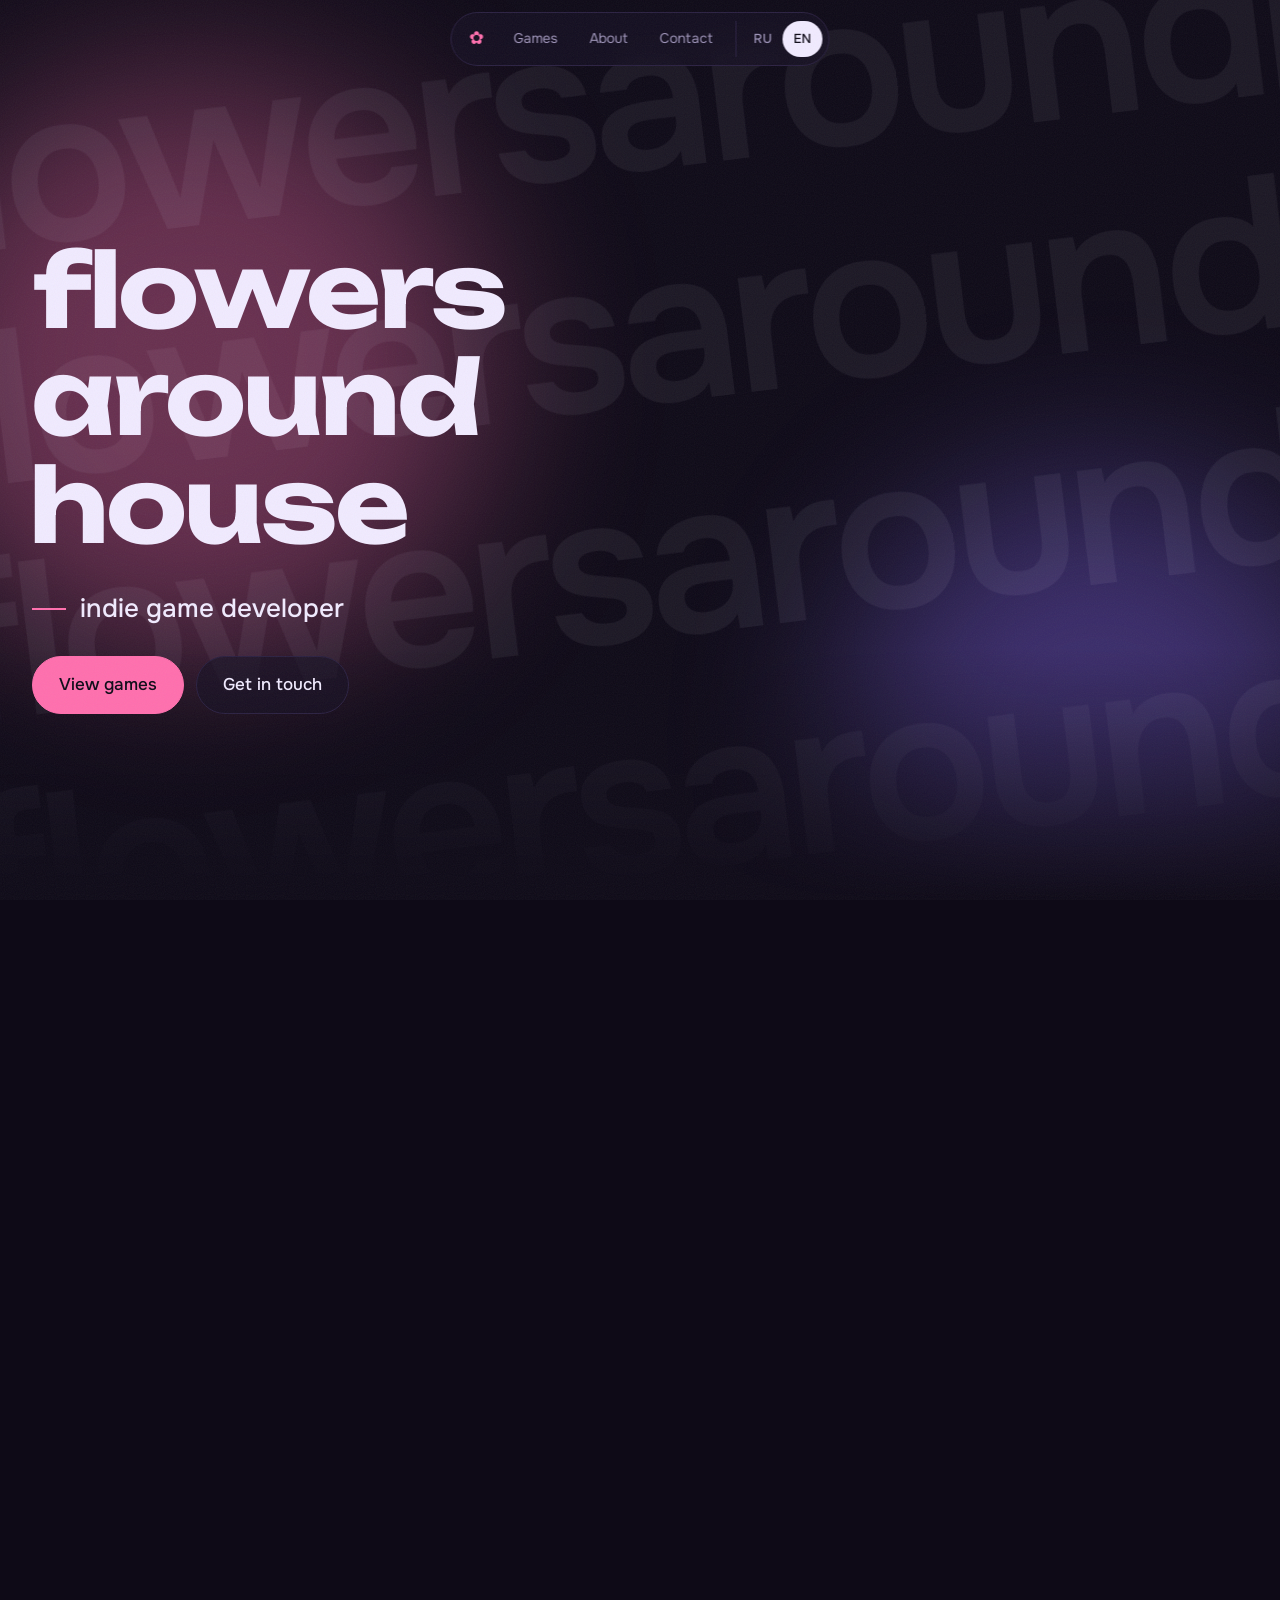
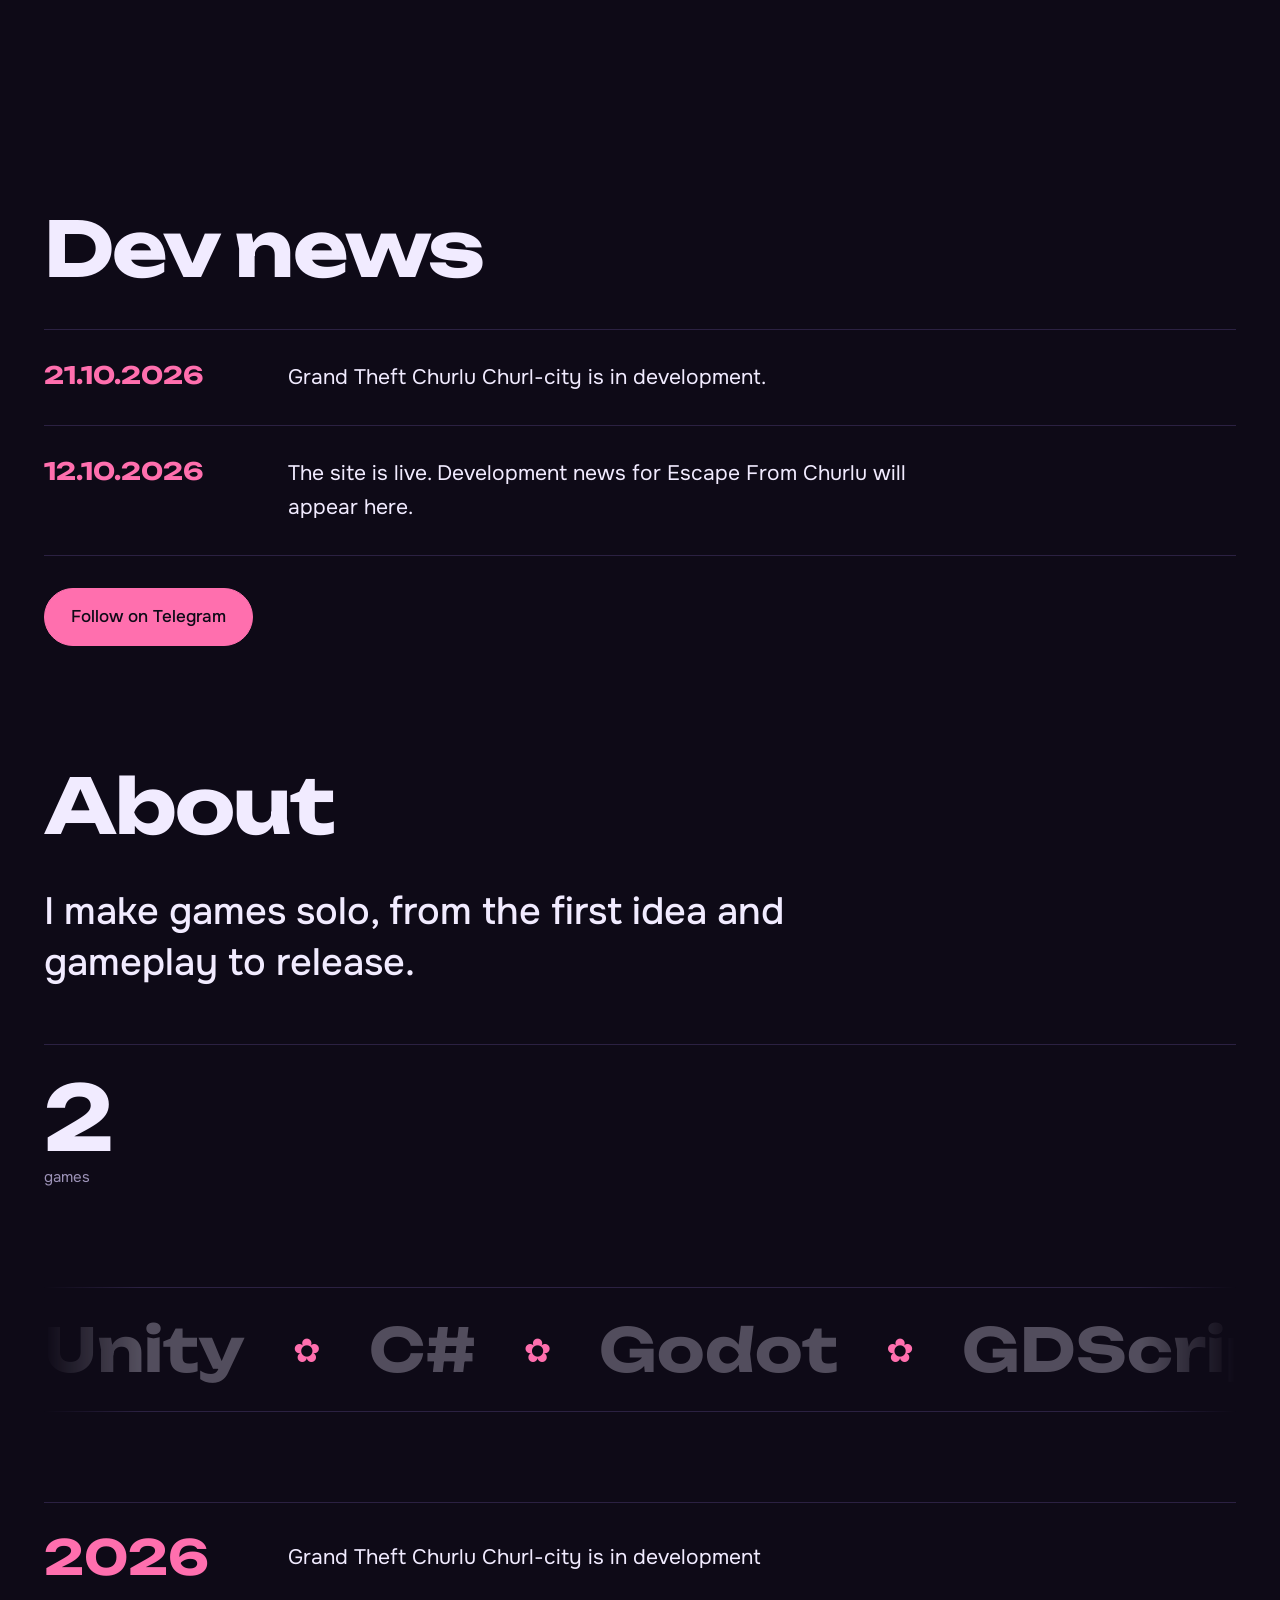
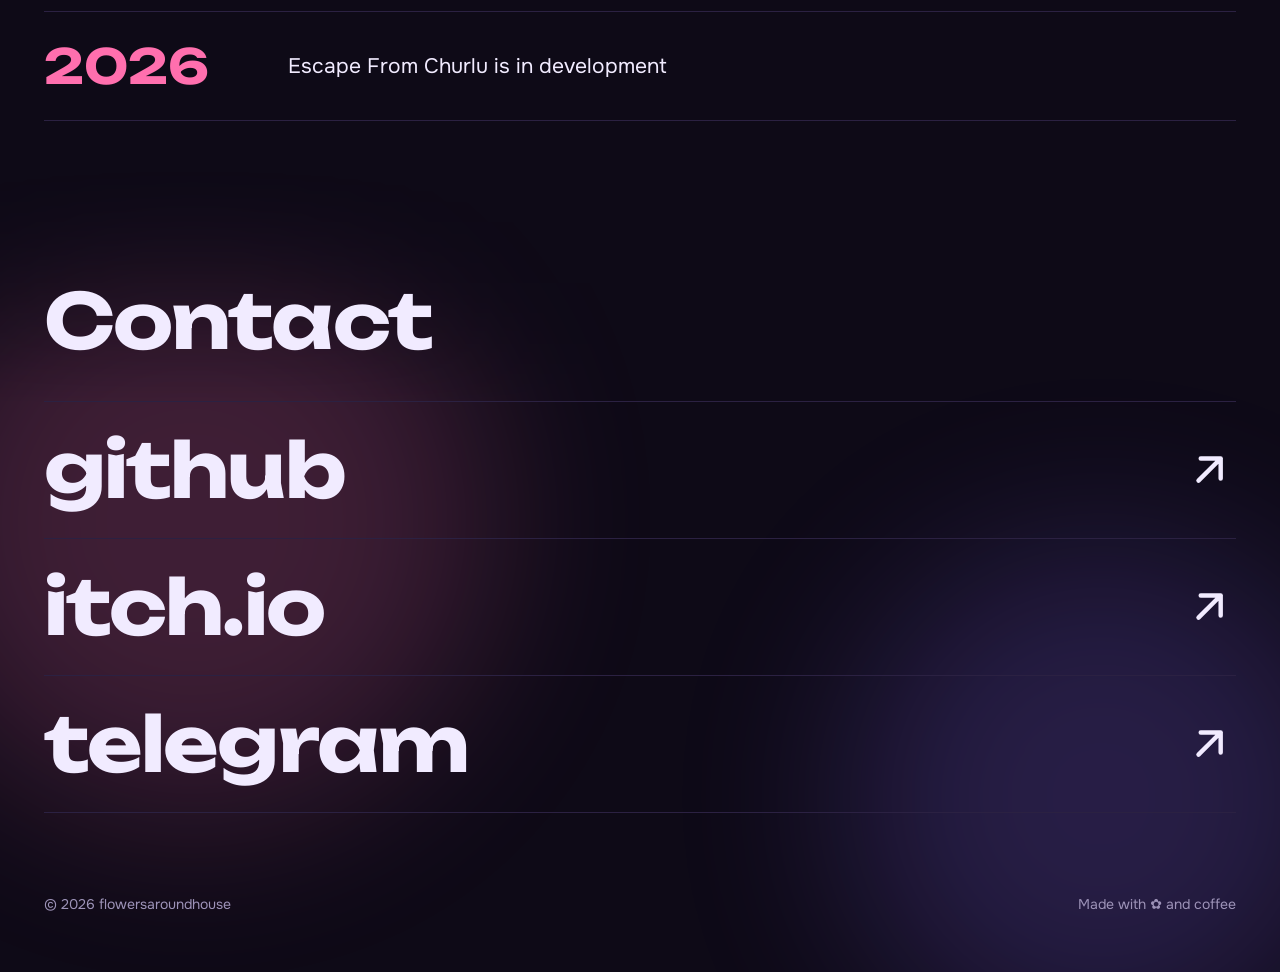
==== commit 521c9bc8: "Update index.html" ====
--- a/index.html
+++ b/index.html
@@ -200,7 +200,7 @@
 var IMG={churlu:"[data-uri]",s1:"[data-uri]",s2:"[data-uri]",s3:"[data-uri]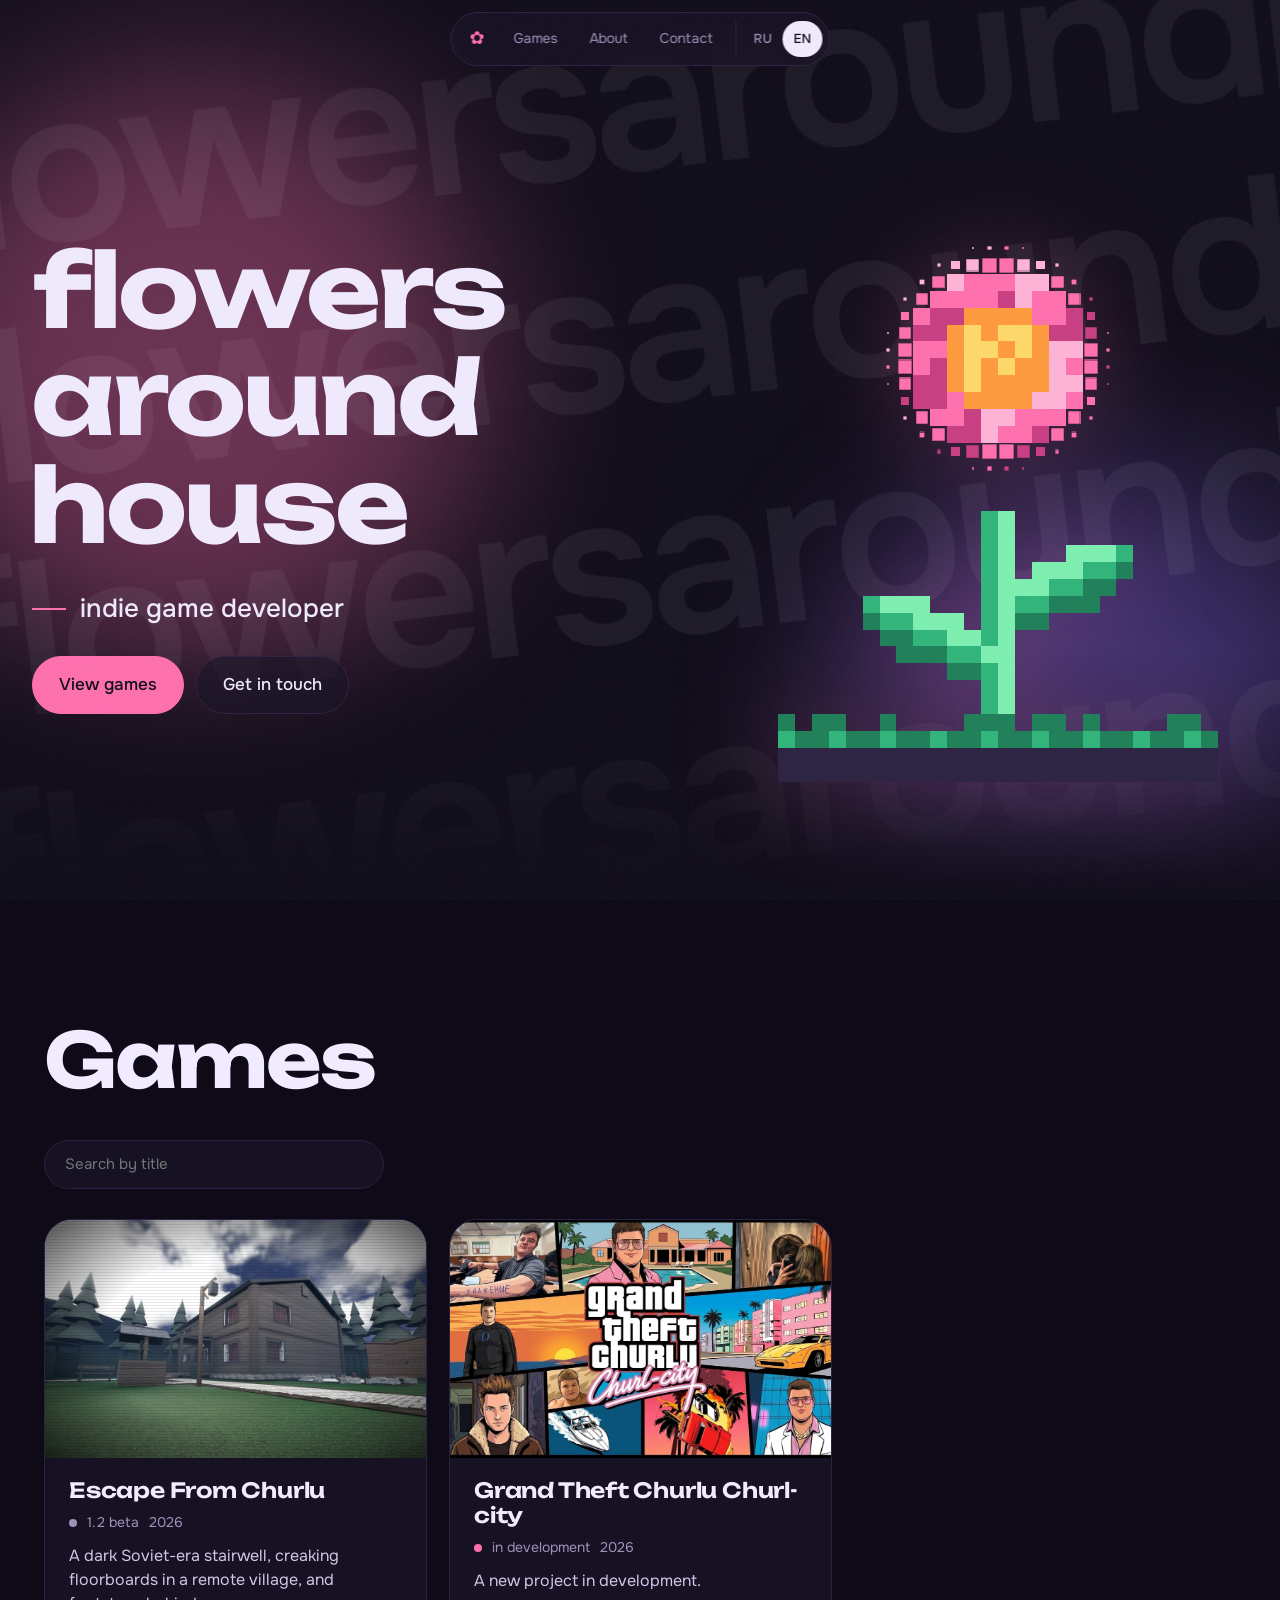
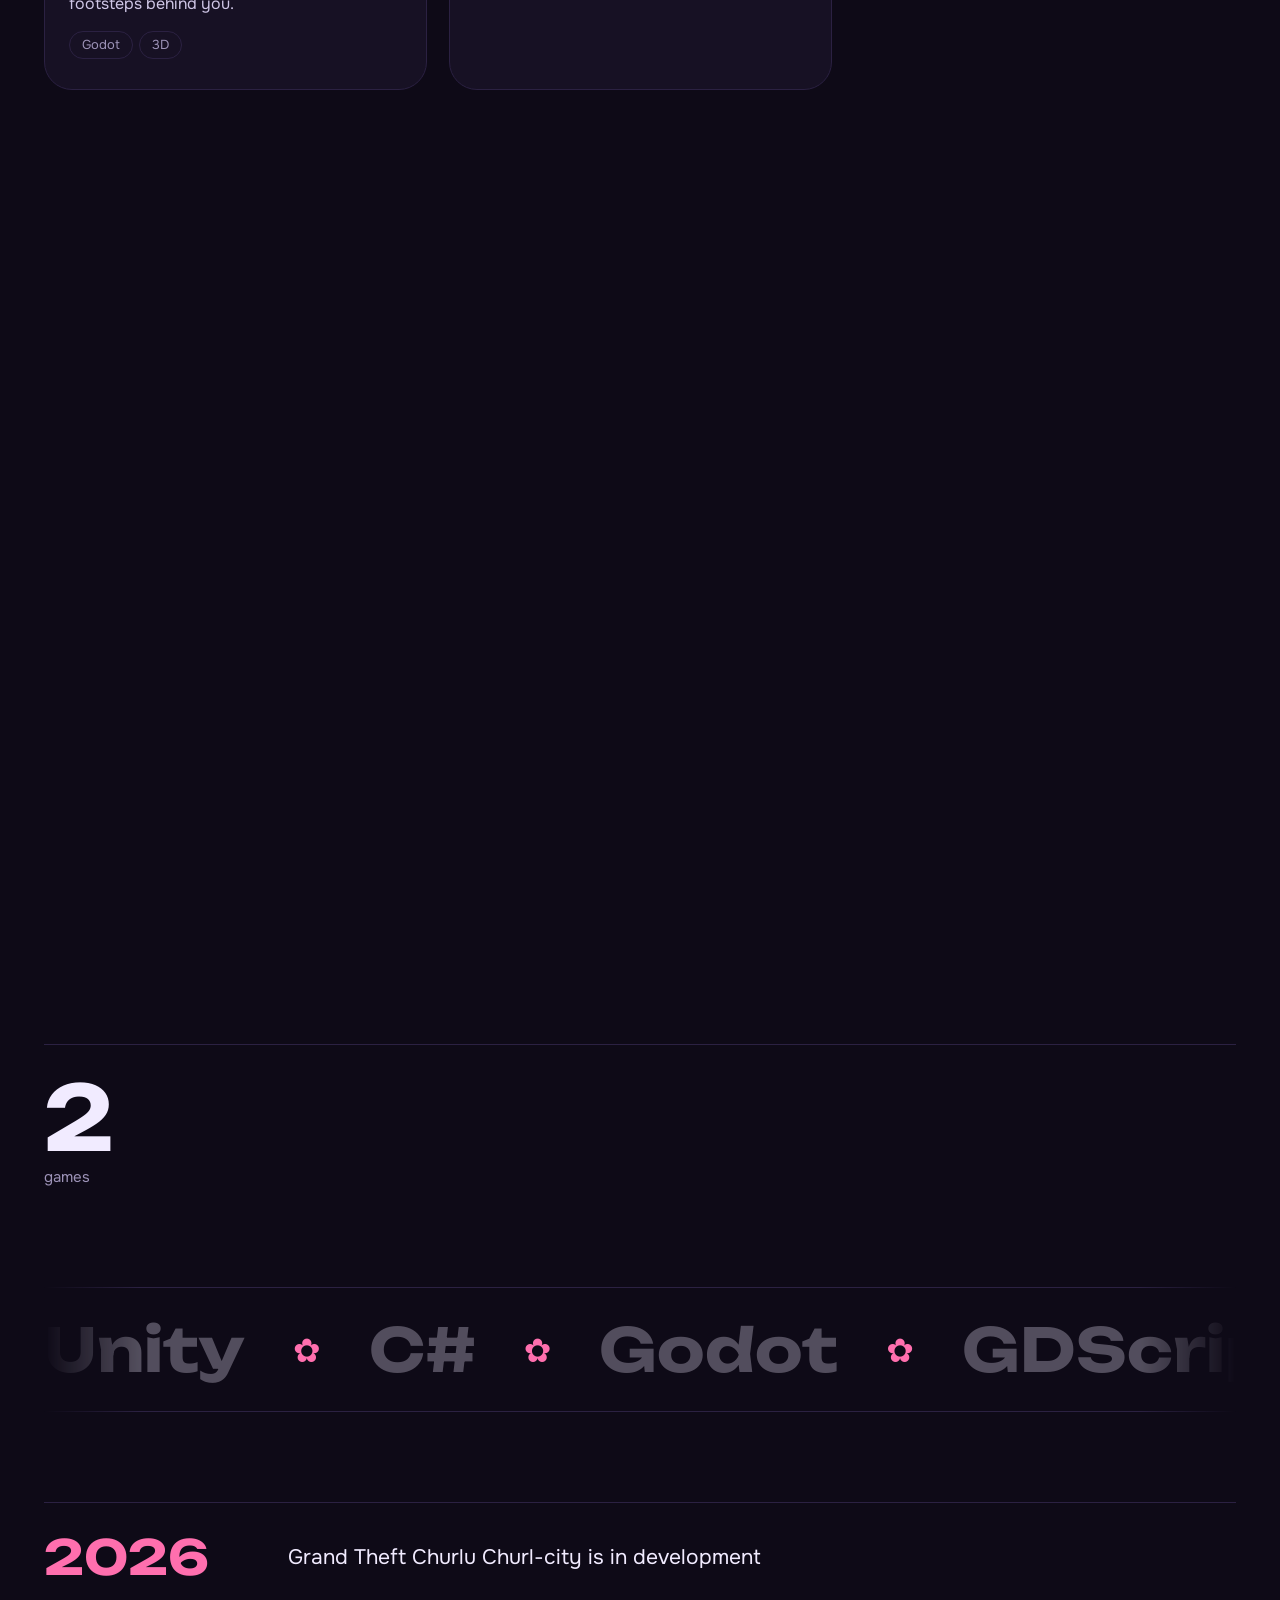
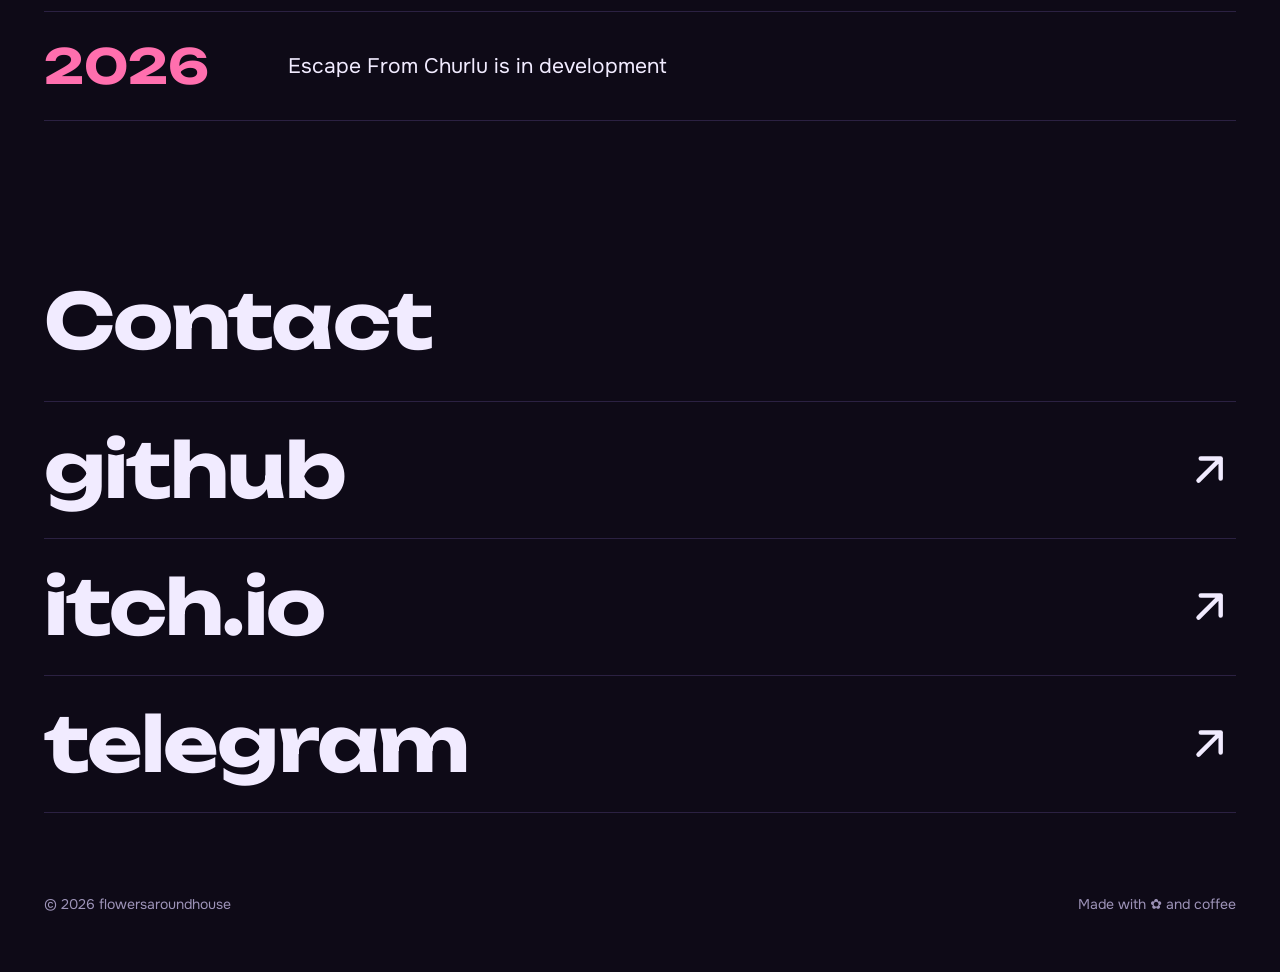
==== commit a48af906: "Update index.html 1" ====
--- a/index.html
+++ b/index.html
@@ -206,7 +206,7 @@
 var STACK=["Unity","C#","Godot","GDScript","C++","JavaScript","Git","Aseprite"];
 var LINKS=[["github","https://github.com/perfume009"],["itch.io","https://flowersaroundhouse.itch.io/"],["telegram","https://t.me/+Vwn7n2eTDXUzZDgy"]];
 var LOG=[["2026","В разработке игра Grand Theft Churlu Churl-city","Grand Theft Churlu Churl-city is in development"],["2026","В разработке игра Escape From Churlu","Escape From Churlu is in development"]];
-var DEVLOG=[{d:"21.10.2026",ru:"В разработке игра Grand Theft Churlu Churl-city.",en:"Grand Theft Churlu Churl-city is in development."},{d:"12.10.2026",ru:"Запустил сайт. Здесь будут новости разработки Escape From Churlu.",en:"The site is live. Development news for Escape From Churlu will appear here."}];
+var DEVLOG=[{d:"21.10.2026",ru:"В разработке игра Grand Theft Churlu Churl-city.",en:"Grand Theft Churlu Churl-city is in development."},{d:"12.10.2026",ru:"Здесь будут новости разработки Escape From Churlu.",en:"The site is live. Development news for Escape From Churlu will appear here."}];
 var ROLES={ru:["инди-разработчик игр","flowers around the house, bugs inside"],en:["indie game developer","writing code, drawing pixels, breaking bugs","flowers around the house, bugs inside"]};
 // ===============================
 var $=function(i){return document.getElementById(i)};
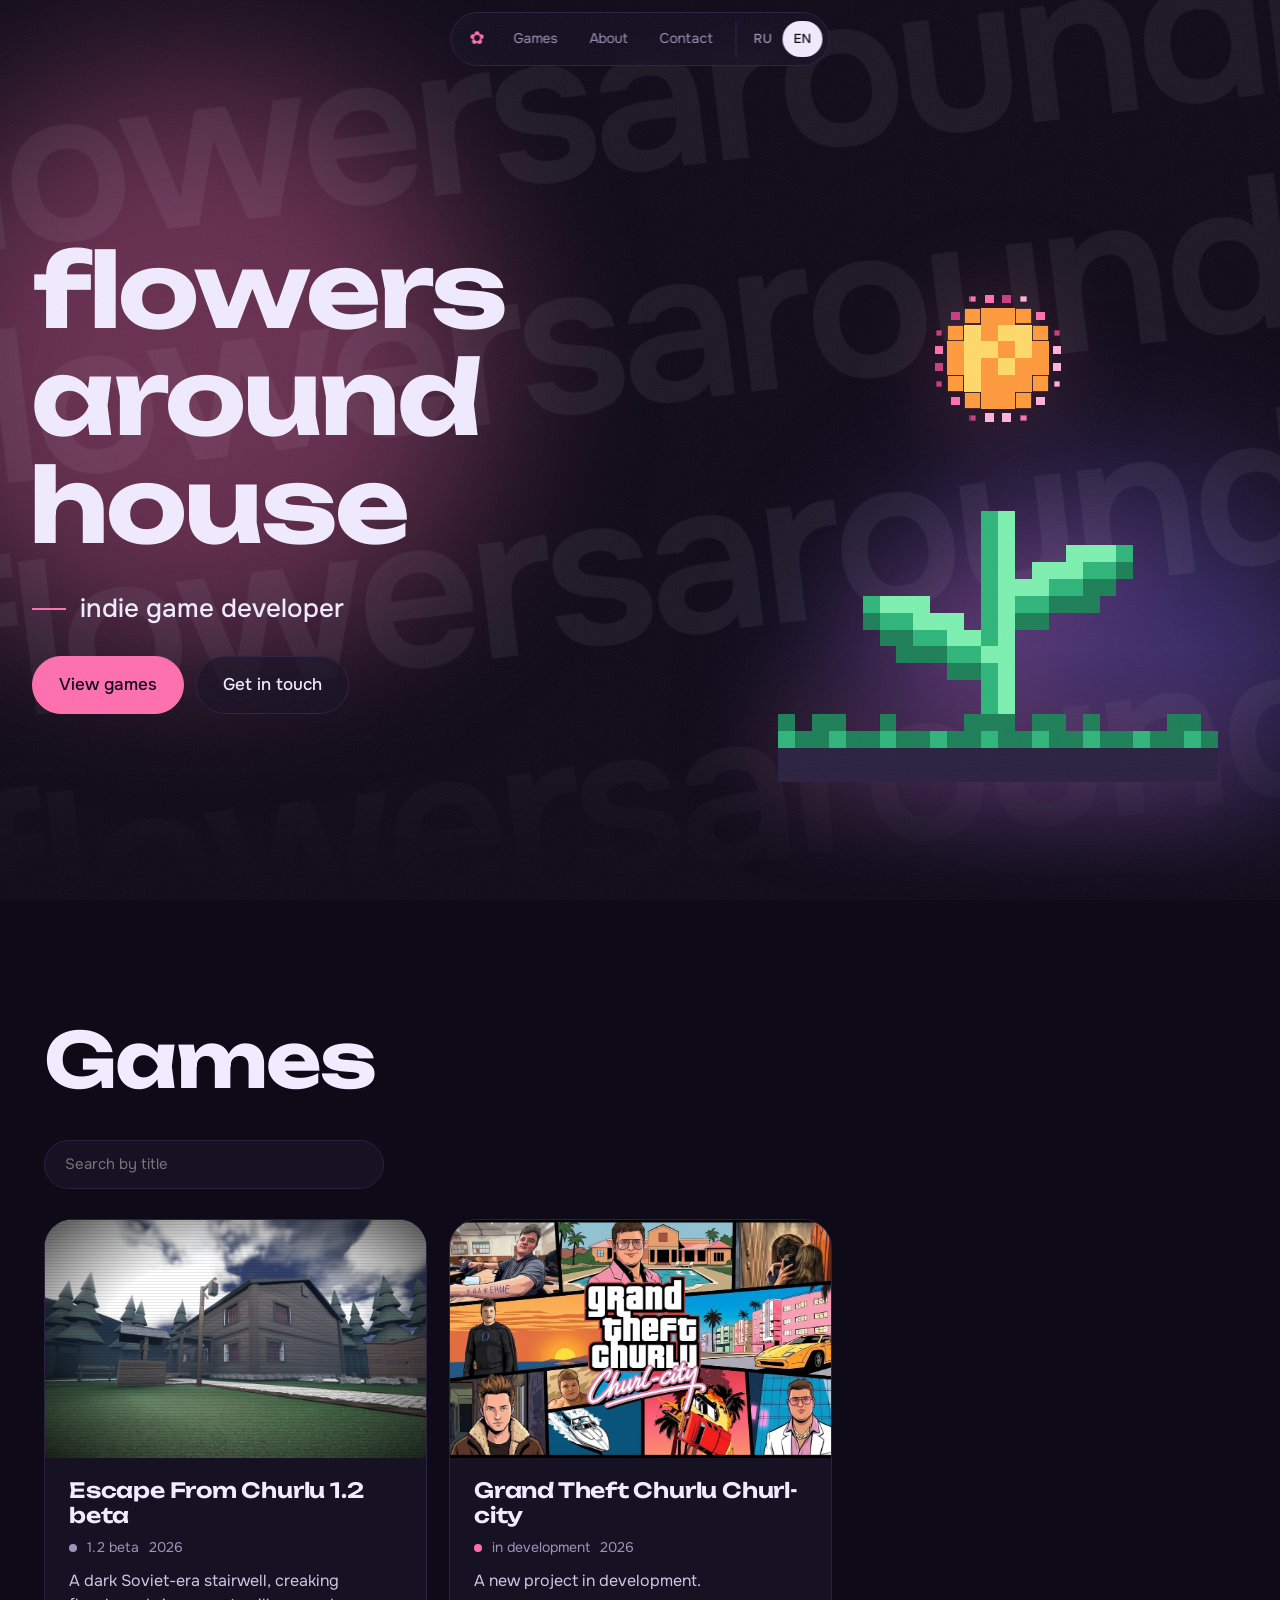
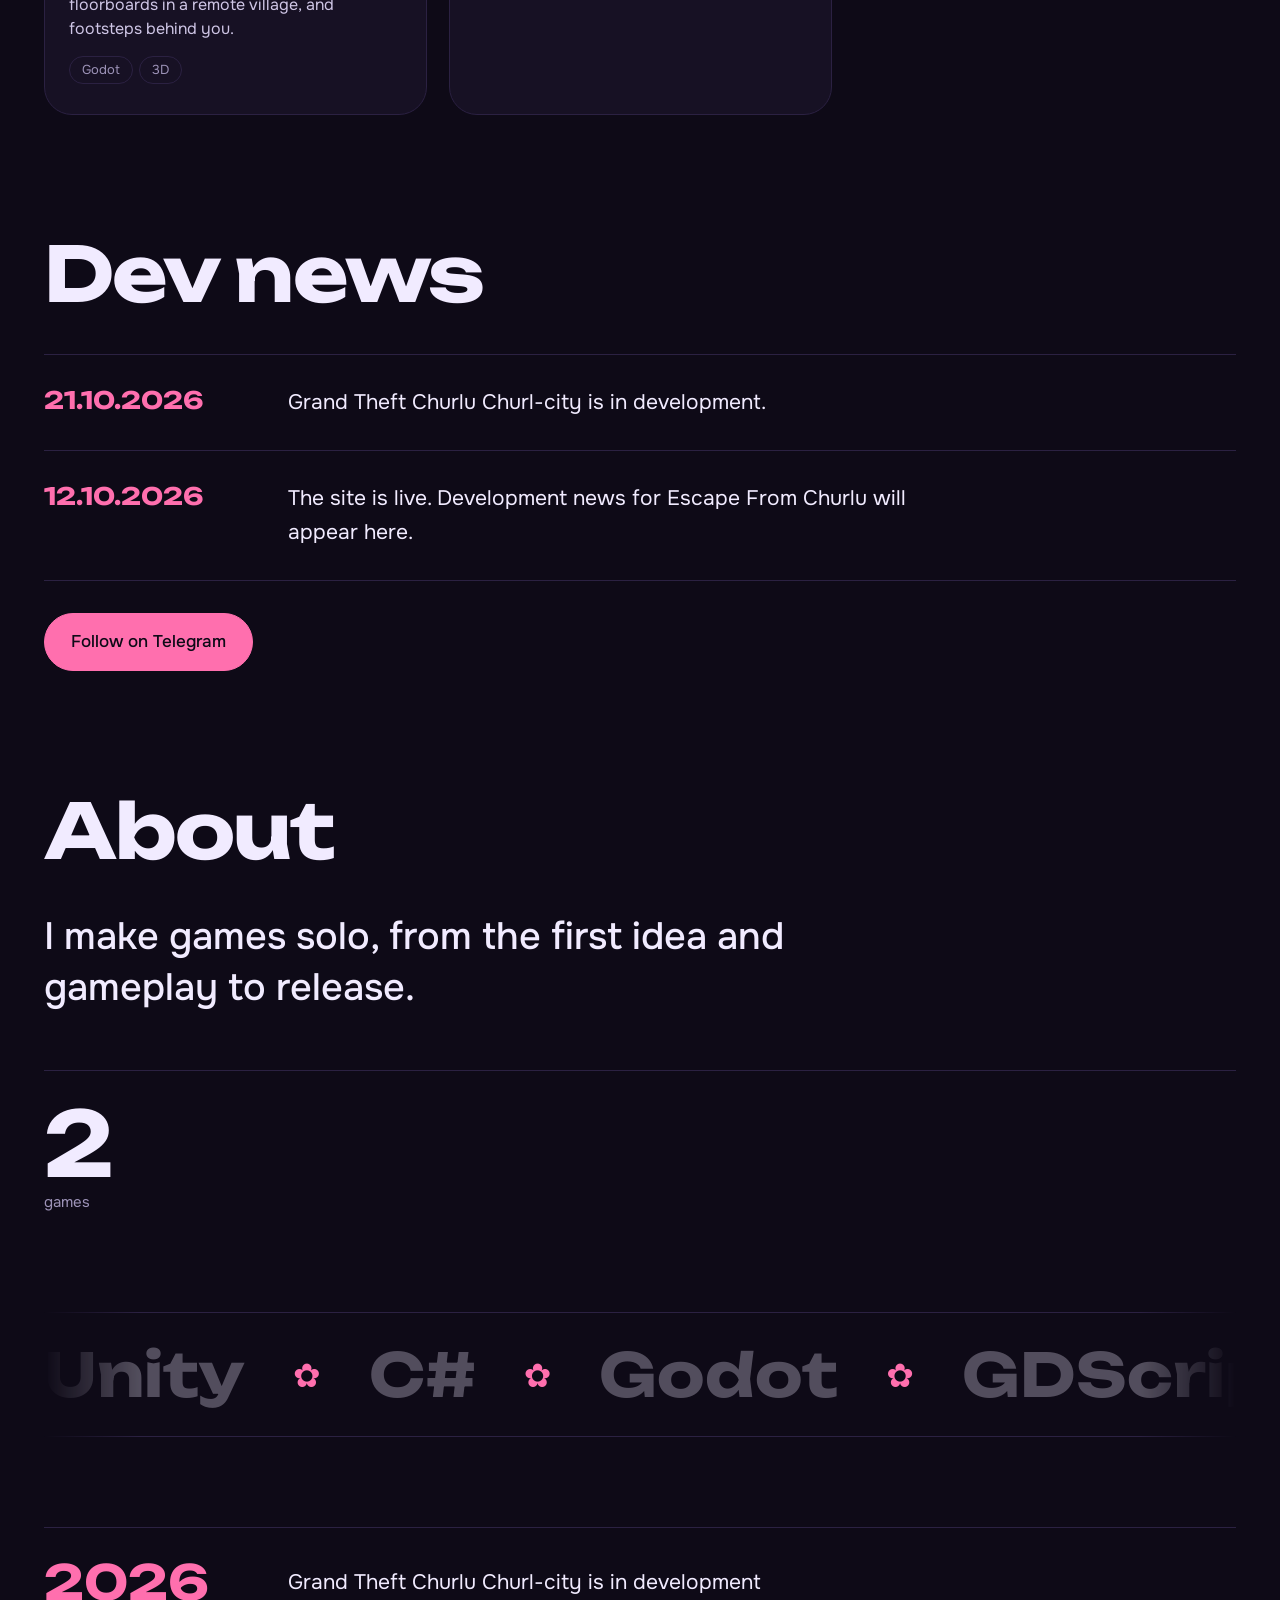
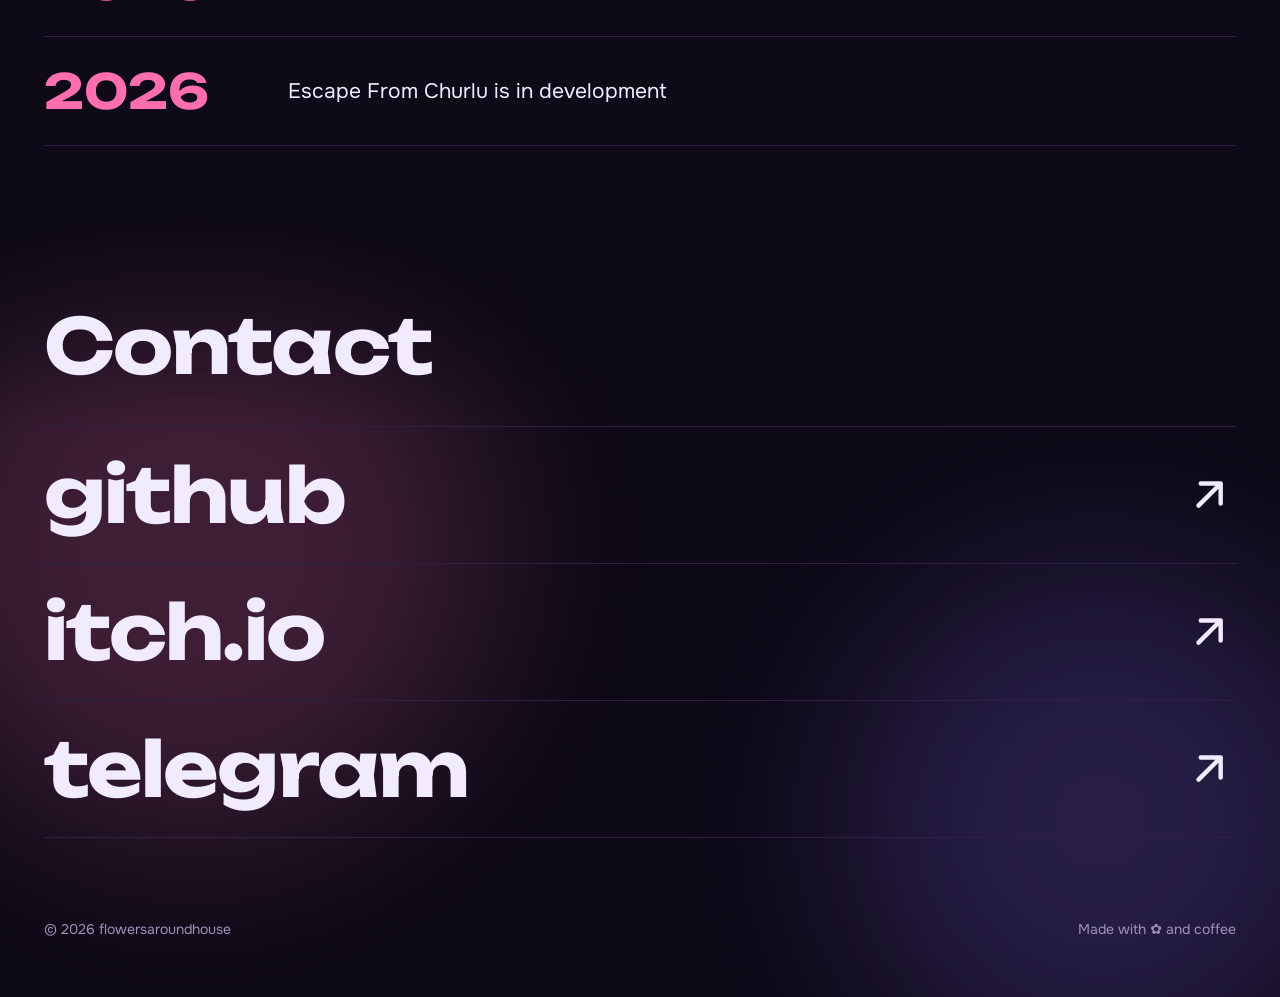
==== commit 6adb27c1: "Update index.html" ====
--- a/index.html
+++ b/index.html
@@ -200,7 +200,7 @@
 var IMG={churlu:"[data-uri]",s1:"[data-uri]",s2:"[data-uri]",s3:"[data-uri]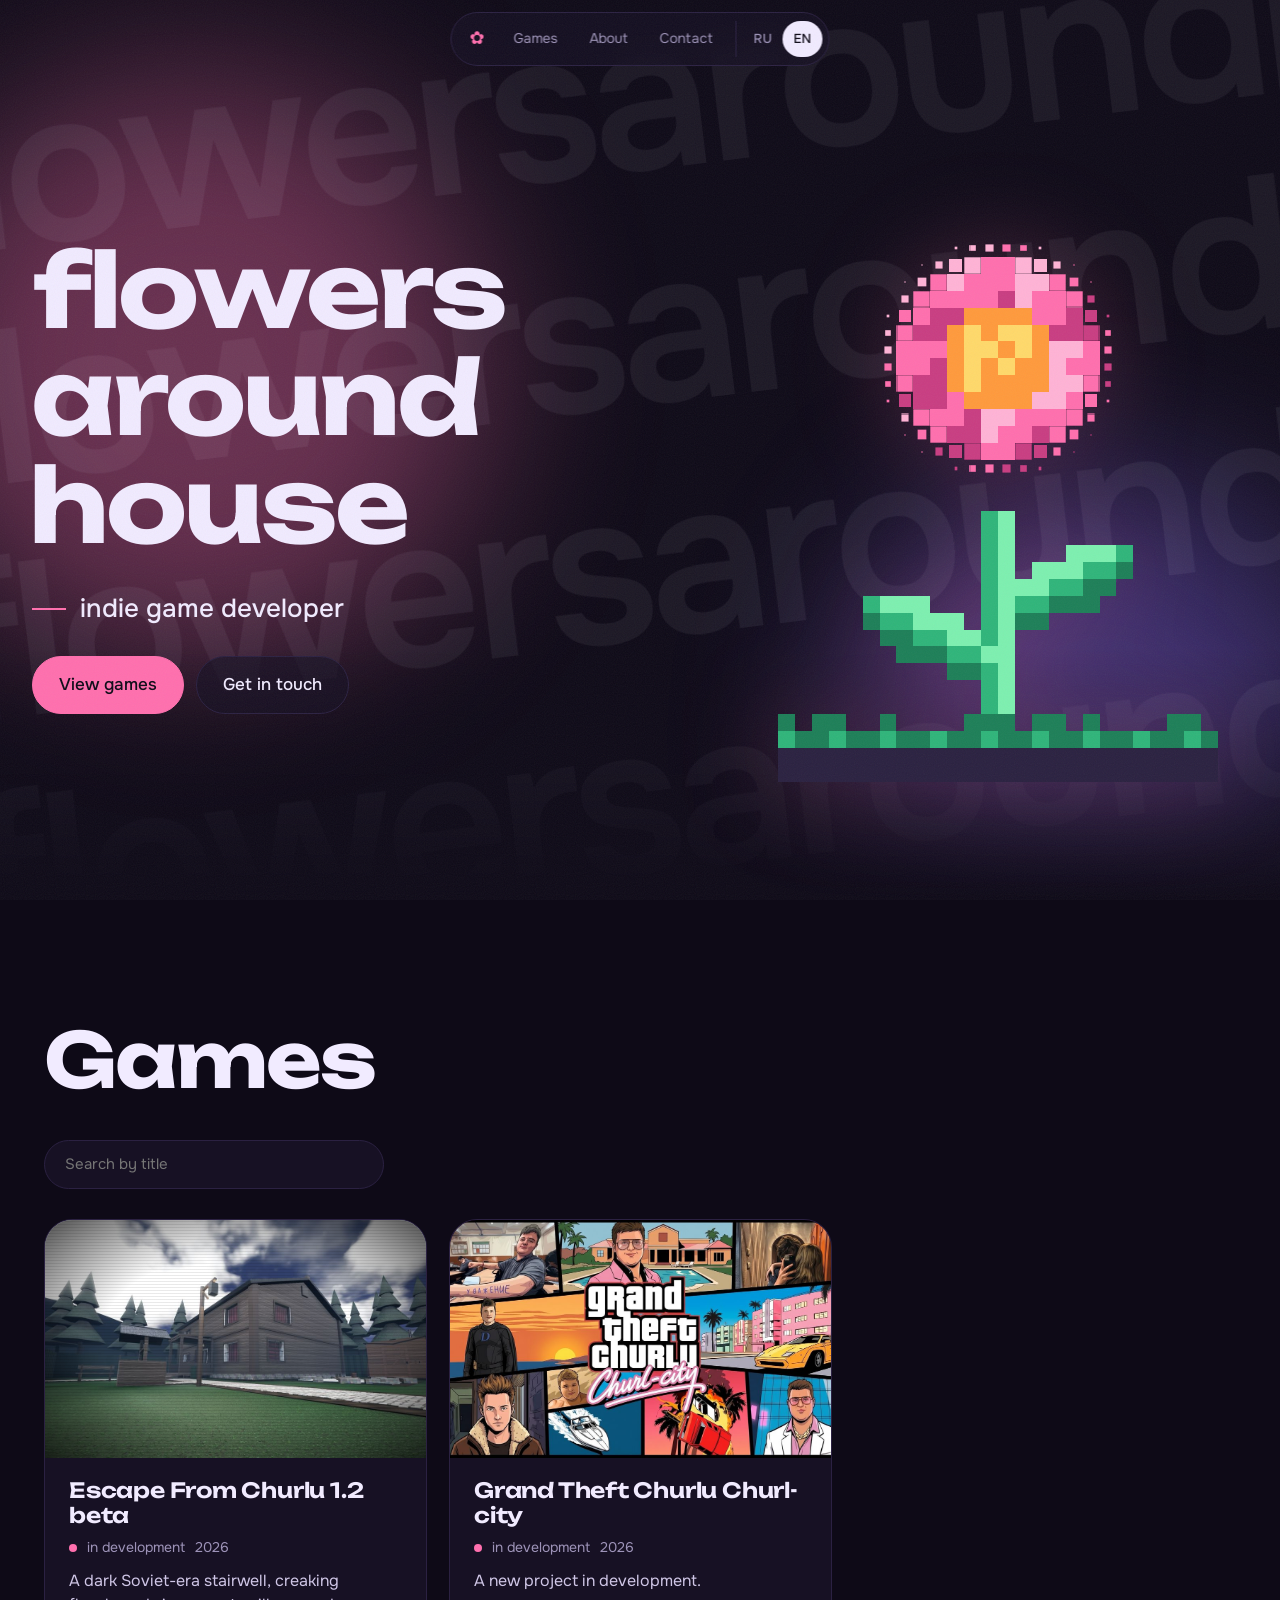
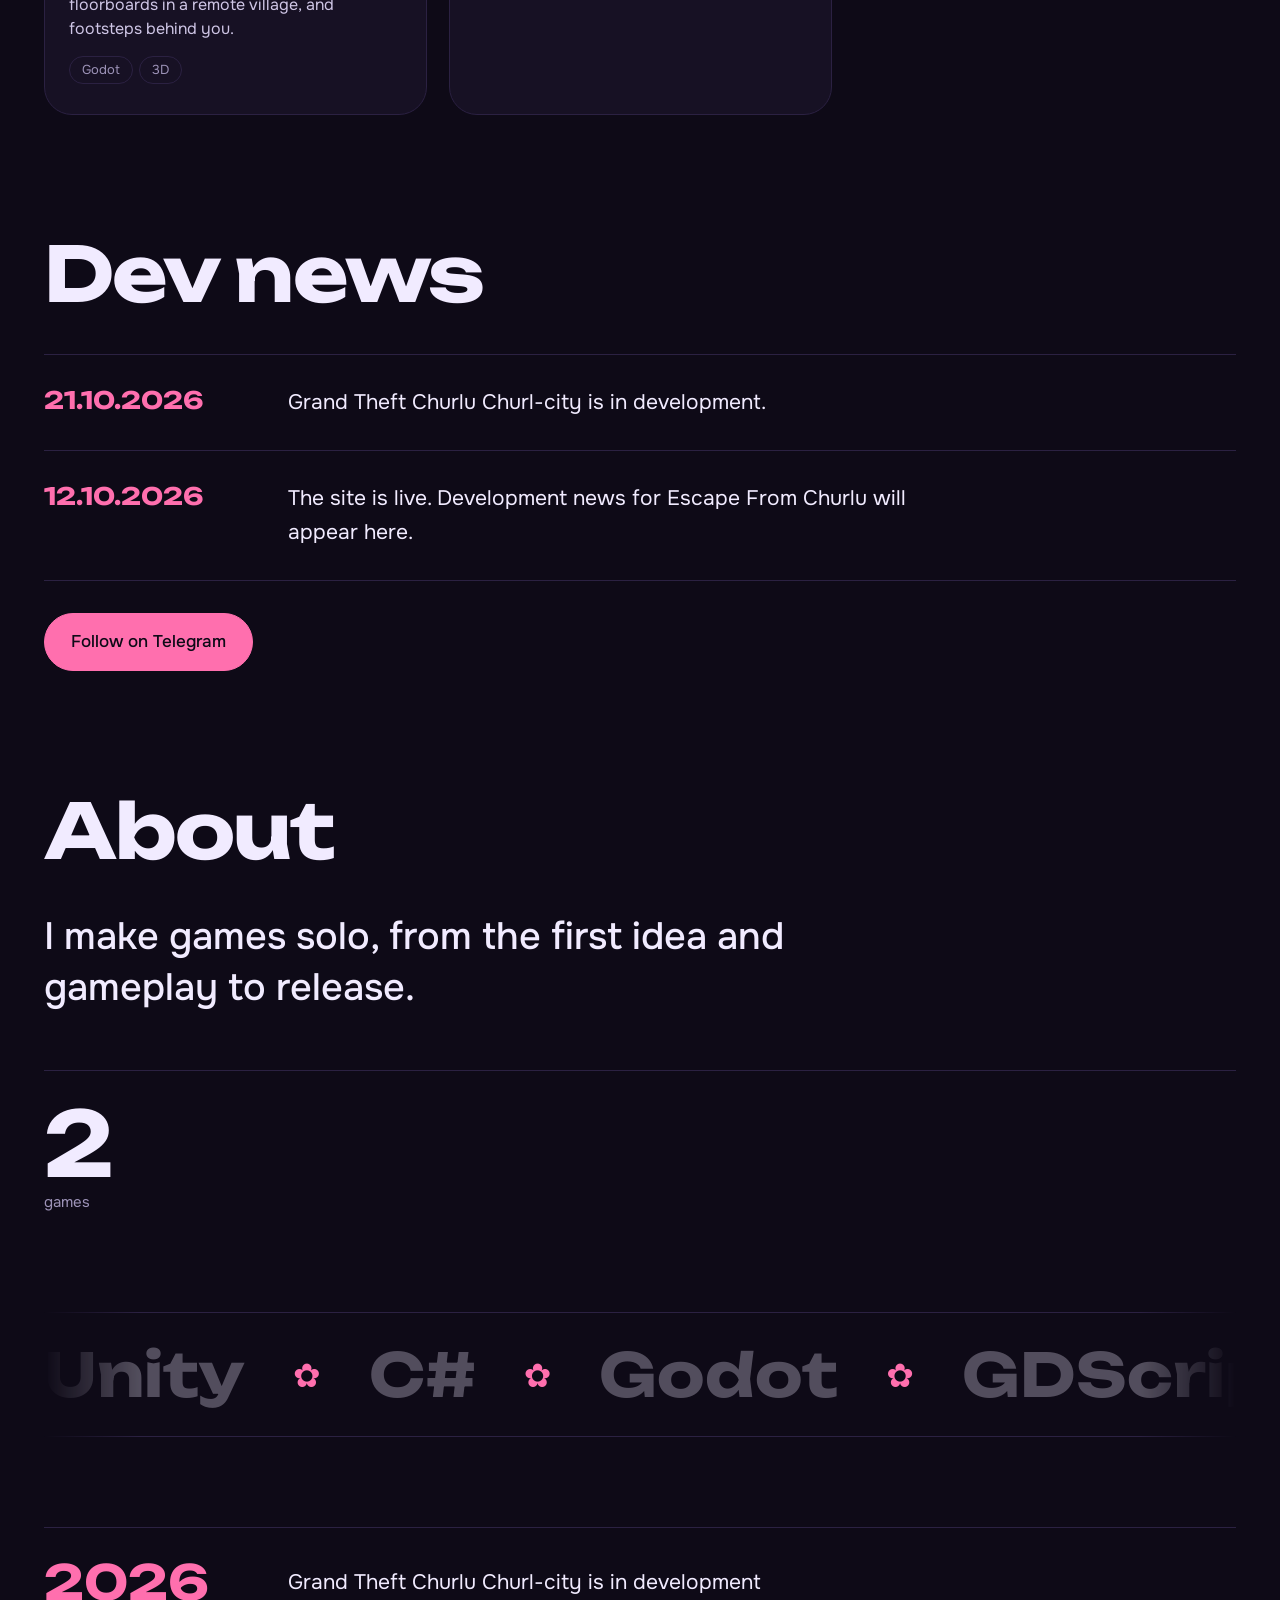
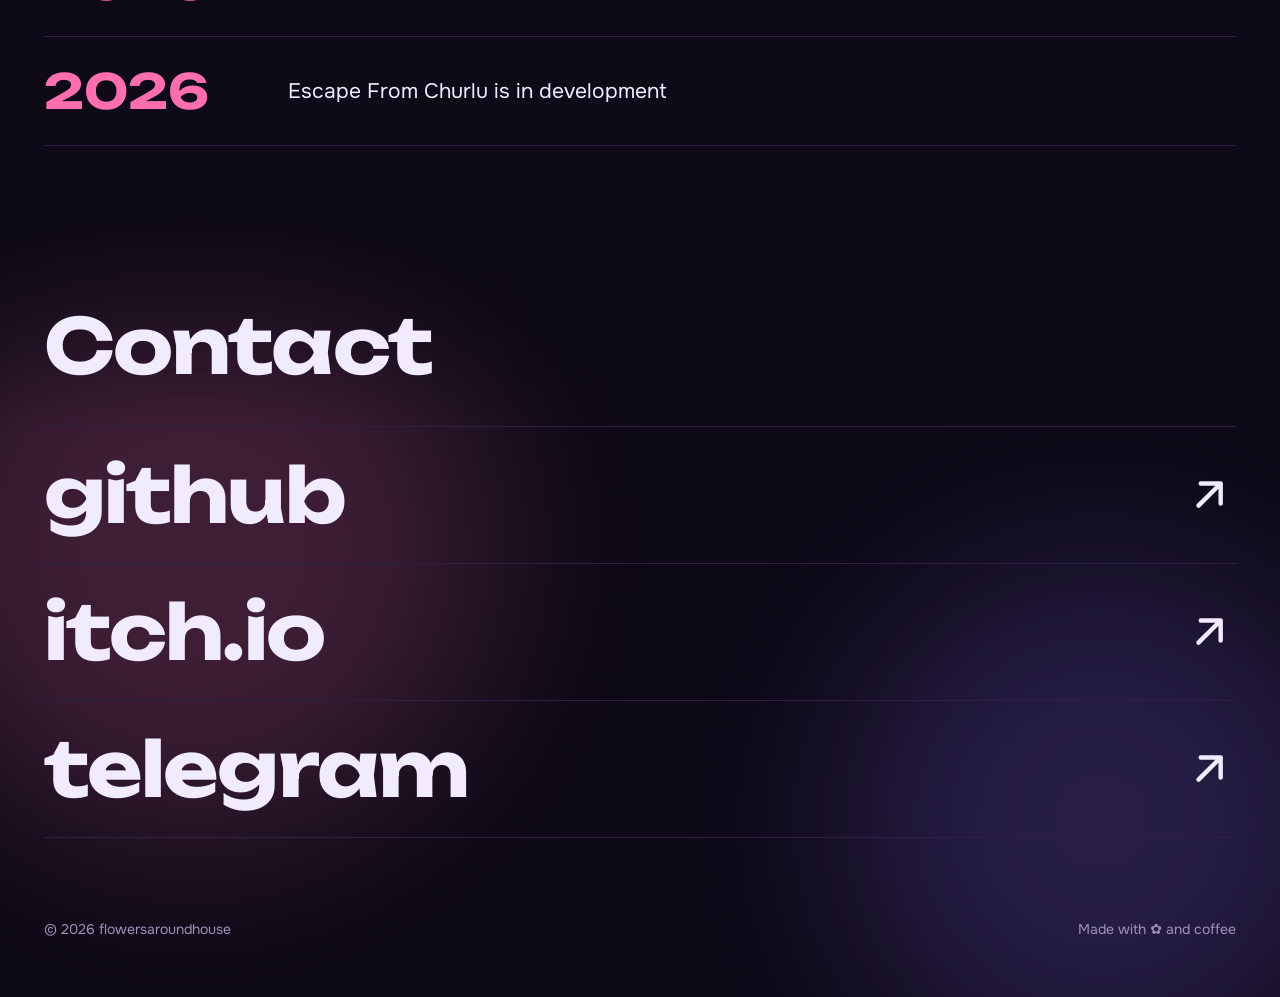
==== commit 48aadd06: "Add files via upload update" ====
--- a/index.html
+++ b/index.html
@@ -72,7 +72,7 @@
 .chip{padding:8px 16px;border-radius:99px;border:1px solid var(--line);background:none;color:var(--dim);font-size:14px;transition:.25s;margin:0 4px 0 0}
 .chip:hover{color:var(--text);border-color:var(--dim)}.chip.on{background:var(--text);border-color:var(--text);color:var(--ink)}
 .grid{display:grid;grid-template-columns:repeat(auto-fill,minmax(min(100%,320px),1fr));gap:22px}
-.card{position:relative;border-radius:28px;background:var(--ink2);border:1px solid var(--line);overflow:hidden;cursor:pointer;opacity:0;translate:0 30px;transform:perspective(900px) rotateX(var(--rx,0deg)) rotateY(var(--ry,0deg));transition:opacity .7s ease var(--dl,0s),translate .8s cubic-bezier(.2,.8,.2,1) var(--dl,0s),transform .3s ease-out,border-color .3s}
+.card{display:block;color:inherit;text-decoration:none;position:relative;border-radius:28px;background:var(--ink2);border:1px solid var(--line);overflow:hidden;cursor:pointer;opacity:0;translate:0 30px;transform:perspective(900px) rotateX(var(--rx,0deg)) rotateY(var(--ry,0deg));transition:opacity .7s ease var(--dl,0s),translate .8s cubic-bezier(.2,.8,.2,1) var(--dl,0s),transform .3s ease-out,border-color .3s}
 .card.in{opacity:1;translate:none}
 .card::after{content:"";position:absolute;inset:0;background:radial-gradient(340px circle at var(--mx,50%) var(--my,0%),#ffffff16,transparent 60%);opacity:0;transition:opacity .3s;pointer-events:none}
 .card:hover::after,.card:focus-visible::after{opacity:1}
@@ -87,21 +87,54 @@
 .card:hover .cover img{animation:glitch 2.6s steps(1) infinite}
 .card.plain .cover::before,.card.plain .cover::after{display:none}.card.plain:hover .cover img{animation:none}
 @keyframes glitch{0%,84%,100%{transform:scale(1.06)}86%{transform:scale(1.07) translate(-5px,2px);filter:hue-rotate(50deg) saturate(1.7)}88%{transform:scale(1.07) translate(5px,-2px);filter:hue-rotate(-50deg) contrast(1.3)}90%{transform:scale(1.06);filter:brightness(1.5)}92%{transform:scale(1.06);filter:none}}
-.gal{position:absolute;inset:0}
-.sl{position:absolute;inset:0;opacity:0;visibility:hidden;transition:opacity .5s,visibility .5s}.sl.on{opacity:1;visibility:visible}
 .vp{position:absolute;inset:0;width:100%;height:100%;border:0;color:var(--text);display:grid;place-content:center;gap:10px;text-align:center;background:radial-gradient(circle at 50% 120%,hsl(var(--h) 60% 30%),#0b0814 70%)}
 .vp span{font-size:48px;line-height:1}.vp em{font-style:normal;font-size:15px;color:var(--dim)}
-.sl iframe{position:absolute;inset:0;width:100%;height:100%;border:0}
 .gn{position:absolute;top:50%;translate:0 -50%;width:42px;height:42px;border-radius:50%;border:1px solid #ffffff30;background:#0e0a1799;color:var(--text);font-size:22px;line-height:1;z-index:3;transition:.25s}.gn:hover{background:var(--text);color:var(--ink)}.pv{left:12px}.nx{right:12px}
-.gd{position:absolute;bottom:12px;left:0;right:0;display:flex;justify-content:center;gap:8px;z-index:3}.gd i{width:8px;height:8px;border-radius:50%;background:#ffffff55;transition:.3s;cursor:pointer}.gd i.on{background:var(--pink);width:22px;border-radius:99px}
 #lb{pointer-events:none;position:fixed;inset:0;z-index:50;display:grid;place-items:center;background:#000000ea;backdrop-filter:blur(6px);-webkit-backdrop-filter:blur(6px);opacity:0;visibility:hidden;transition:opacity .3s,visibility .3s;overflow:hidden}
 #lb.on{opacity:1;visibility:visible;pointer-events:auto}
 #lbi{max-width:96vw;max-height:84svh;object-fit:contain;border-radius:10px;cursor:zoom-in;touch-action:none;transition:transform .35s cubic-bezier(.2,.8,.2,1),transform-origin .12s}
 #lbi.z{transform:scale(2.4);cursor:zoom-out}
 #lbx{position:absolute;top:calc(14px + env(safe-area-inset-top,0px));right:14px;width:44px;height:44px;border-radius:50%;border:1px solid #ffffff30;background:#0e0a1799;color:var(--text);font-size:18px;line-height:1;z-index:3;transition:.25s}#lbx:hover{background:var(--text);color:var(--ink)}
 #lbc{position:absolute;bottom:calc(18px + env(safe-area-inset-bottom,0px));left:0;right:0;text-align:center;color:var(--dim);font-size:14px;pointer-events:none}
-#mb .sl img{cursor:zoom-in}
-.ex{position:absolute;top:12px;left:12px;width:40px;height:40px;border-radius:50%;border:1px solid #ffffff30;background:#0e0a1799;color:var(--text);font-size:18px;line-height:1;z-index:3;transition:.25s}.ex:hover{background:var(--text);color:var(--ink)}
+::view-transition-old(root){animation:vtout .3s ease-in both}
+::view-transition-new(root){animation:vtin .55s cubic-bezier(.2,.8,.2,1) both}
+@keyframes vtout{to{opacity:0;transform:scale(.985) translateY(-14px)}}
+@keyframes vtin{from{opacity:0;transform:translateY(32px)}}
+.sr{position:absolute;width:1px;height:1px;overflow:hidden;clip:rect(0 0 0 0);white-space:nowrap}
+.gh{position:relative;height:100svh;min-height:560px;overflow:hidden;display:flex;align-items:flex-end}
+.gh-img{position:absolute;inset:-6% 0;width:100%;height:112%;object-fit:cover;animation:kb 2.6s cubic-bezier(.2,.8,.2,1) both}
+@keyframes kb{from{scale:1.18;opacity:0}}
+.gh-fall{position:absolute;inset:0;background:radial-gradient(circle at 50% 120%,hsl(var(--h) 70% 40%),hsl(var(--h) 45% 10%) 72%)}
+.gh::after{content:"";position:absolute;inset:0;pointer-events:none;background:linear-gradient(180deg,#0e0a1788 0%,#0e0a1700 28%,#0e0a1700 42%,#0e0a17 100%),linear-gradient(90deg,#0e0a17b0,#0e0a1700 62%)}
+.gh-in{position:relative;z-index:2;width:100%;max-width:1400px;margin:0 auto;padding:0 32px 64px}
+.gh h1{font:700 clamp(40px,var(--fs,12vw),150px)/.96 var(--d);letter-spacing:-.03em;margin:0 0 28px}
+.gback{display:inline-flex;gap:8px;margin-bottom:20px;color:#ffffffcc;text-decoration:none;font-size:15px;transition:color .25s,transform .25s}.gback:hover{color:#fff;transform:translateX(-4px)}
+.gpills{display:flex;flex-wrap:wrap;align-items:center;gap:10px;margin-bottom:22px;animation:fade 1s .9s both}
+.gpill{display:inline-flex;align-items:center;gap:8px;padding:7px 16px;border-radius:99px;background:#0e0a1799;border:1px solid #ffffff2b;backdrop-filter:blur(8px);-webkit-backdrop-filter:blur(8px);font-size:14px}.gpill i{width:8px;height:8px;border-radius:50%;background:var(--c)}
+.gcue{position:absolute;right:32px;bottom:64px;z-index:2;width:26px;height:44px;border:2px solid #ffffff66;border-radius:99px}
+.gcue::after{content:"";position:absolute;left:50%;top:8px;width:4px;height:8px;margin-left:-2px;border-radius:2px;background:var(--text);animation:cue 1.8s ease-in-out infinite}
+@keyframes cue{50%{transform:translateY(14px);opacity:.2}}
+.still .gh-img,.still .gpills,.still .gh .cta{animation:none}.still h1 .w i{animation:none;transform:none}
+.story{max-width:1100px;margin:0 auto;padding:22vh 24px 14vh}
+.story h2{font:600 18px var(--d);color:var(--pink);margin:0 0 28px}
+.story p{margin:0;font:600 clamp(26px,4.4vw,56px)/1.25 var(--b);letter-spacing:-.01em}
+.sw{opacity:.16;transition:opacity .4s}.sw.on{opacity:1}
+.fp{position:relative;min-height:84svh;overflow:hidden;display:flex;align-items:center}.fp.r{justify-content:flex-end}
+.fbg{position:absolute;inset:-14% 0;height:128%;width:100%;background:radial-gradient(circle at 70% 40%,hsl(var(--h) 60% 28%),#0e0a17 70%)}.fbg img{width:100%;height:100%;object-fit:cover;display:block}
+.fp::before{content:"";position:absolute;inset:0;z-index:1;background:linear-gradient(90deg,#0e0a17f2 0%,#0e0a17b0 42%,#0e0a1700 78%)}.fp.r::before{background:linear-gradient(270deg,#0e0a17f2 0%,#0e0a17b0 42%,#0e0a1700 78%)}
+.fc{position:relative;z-index:2;max-width:640px;padding:0 max(24px,6vw)}
+.fc h3{font:700 clamp(30px,4.6vw,64px)/1.05 var(--d);letter-spacing:-.025em;margin:0 0 18px}
+.fc p{margin:0;font-size:clamp(17px,1.8vw,22px);color:#e6def8}
+.gsec,.gtr{padding:14vh 0 0}.gtr{max-width:1100px;margin:0 auto;padding-inline:24px}
+.gsec h2,.gtr h2{font:700 clamp(28px,4.4vw,56px)/1.05 var(--d);letter-spacing:-.025em;margin:0 0 28px;display:flex;justify-content:space-between;align-items:center;gap:16px}
+.gsec h2{padding:0 max(24px,6vw)}
+.gbs{display:flex;gap:8px}.gb{width:44px;height:44px;border-radius:50%;border:1px solid var(--line);background:var(--ink2);color:var(--text);font-size:22px;line-height:1;transition:.25s}.gb:hover{background:var(--text);color:var(--ink)}
+.gtrack{display:flex;gap:16px;overflow-x:auto;scroll-snap-type:x mandatory;padding:0 max(24px,6vw) 8px;scrollbar-width:none}.gtrack::-webkit-scrollbar{display:none}
+.gtrack button{flex:0 0 min(82vw,980px);aspect-ratio:16/9;padding:0;border:1px solid var(--line);border-radius:22px;overflow:hidden;scroll-snap-align:center;cursor:zoom-in;background:var(--ink2)}
+.gtrack img{width:100%;height:100%;object-fit:cover;display:block;transition:transform .7s cubic-bezier(.2,.8,.2,1)}.gtrack button:hover img{transform:scale(1.05)}
+.vwrap{position:relative;aspect-ratio:16/9;border-radius:24px;overflow:hidden;border:1px solid var(--line)}.vwrap iframe{position:absolute;inset:0;width:100%;height:100%;border:0}
+.gend{max-width:1100px;margin:0 auto;padding:16vh 24px 6vh;display:flex;flex-wrap:wrap;justify-content:center;gap:14px}.gend .btn{padding:18px 38px;font-size:18px}
+@media (max-width:720px){.gh-in{padding:0 24px 56px}.gcue{right:24px;bottom:56px}.fp{align-items:flex-end;min-height:78svh}.fp::before,.fp.r::before{background:linear-gradient(0deg,#0e0a17f2 0%,#0e0a17b0 52%,#0e0a1700 92%)}.fc{padding-bottom:44px}}
 .dv .row b{font-size:clamp(17px,2vw,24px);line-height:1.3}
 .bd{padding:20px 24px 24px}
 .card h3{font:600 21px/1.2 var(--d);letter-spacing:-.01em;margin:0 0 8px}
@@ -133,15 +166,6 @@
 .links svg{width:.7em;height:.7em;flex:none;transition:transform .45s cubic-bezier(.2,.8,.2,1)}
 .links a:hover svg{transform:translate(8px,-8px)}
 footer{max-width:1240px;margin:0 auto;padding:80px 24px 56px;color:var(--dim);font-size:14px;display:flex;justify-content:space-between;gap:12px;flex-wrap:wrap}
-#modal{pointer-events:none;position:fixed;inset:0;z-index:40;display:grid;place-items:center;padding:20px;background:#07040dcf;backdrop-filter:blur(10px);-webkit-backdrop-filter:blur(10px);opacity:0;visibility:hidden;transition:opacity .35s,visibility .35s}
-#modal.on{opacity:1;visibility:visible;pointer-events:auto}
-#mb{position:relative;width:min(560px,100%);max-height:90svh;overflow-y:auto;border-radius:32px;background:var(--ink2);border:1px solid var(--line);transform:translateY(34px) scale(.94);transition:transform .55s cubic-bezier(.2,.9,.2,1)}
-#modal.on #mb{transform:none}
-#mb .cover{aspect-ratio:16/9}
-#mb .bd{padding:24px 28px 28px}
-#mb p{margin:0 0 16px;color:#cfc6e6}
-#mx{position:absolute;top:14px;right:14px;width:40px;height:40px;border-radius:50%;border:1px solid #ffffff30;background:#0e0a1799;color:var(--text);font-size:18px;line-height:1;transition:.25s}
-#mx:hover{background:var(--text);color:var(--ink);transform:rotate(90deg)}
 @media (max-width:640px){nav a{padding:7px 8px}.lg{margin-left:2px;padding-left:2px}.lg button{padding:7px 8px}.row{grid-template-columns:1fr;gap:6px}.hin{grid-template-columns:1fr;padding-inline:24px}.txt{position:relative;z-index:1}h1{font-size:clamp(46px,15vw,100px)}#bloom{position:static;width:min(56vw,230px);justify-self:center;margin-top:6px;opacity:1}.hin{gap:22px;padding-top:96px}.role{font-size:16px;gap:10px;margin-bottom:22px}.role::before{width:22px}}
 @media (prefers-reduced-motion:reduce){*{animation:none!important;transition:none!important}html{scroll-behavior:auto}h1 .w i{transform:none}.rv,.card{opacity:1;translate:none}}
 </style>
@@ -149,6 +173,7 @@
 <body>
 <nav><a class="logo" href="#top" data-ia="home" aria-label="В начало">✿</a><a href="#games" data-i="n_games">Игры</a><a href="#about" data-i="n_about">Обо мне</a><a href="#contact" data-i="n_contact">Контакты</a><div class="lg" role="group" aria-label="Language"><button data-l="ru">RU</button><button data-l="en">EN</button></div></nav>
 
+<div id="home">
 <header class="hero" id="top">
 <div class="bg" aria-hidden="true"><i class="a1"></i><i class="a2"></i><div class="ghost"></div></div>
 
@@ -184,6 +209,8 @@
 <div class="log rv" id="log"></div>
 </section>
 
+</div>
+<div id="gp" hidden></div>
 <div class="end"><div class="bg" aria-hidden="true"><i class="a1"></i><i class="a2"></i><div class="ghost"></div></div>
 <section id="contact">
 <h2 class="rv" data-i="n_contact">Контакты</h2>
@@ -192,7 +219,6 @@
 
 <footer><span>© <span id="y"></span> flowersaroundhouse</span><span data-i="foot">Сделано с ✿ и кофе</span></footer></div>
 
-<div id="modal" role="dialog" aria-modal="true" data-ia="det" aria-label="Подробности игры"><div id="mb"></div></div>
 <div id="lb" role="dialog" aria-modal="true"><button id="lbx" data-ia="close" aria-label="Закрыть">✕</button><button class="gn pv" id="lbp" data-ia="prev" aria-label="Назад">‹</button><button class="gn nx" id="lbn" data-ia="next" aria-label="Вперёд">›</button><img id="lbi" alt=""><div id="lbc"></div></div>
 
 <script>
@@ -200,14 +226,14 @@
 var IMG={churlu:"[data-uri]",s1:"[data-uri]",s2:"[data-uri]",s3:"[data-uri]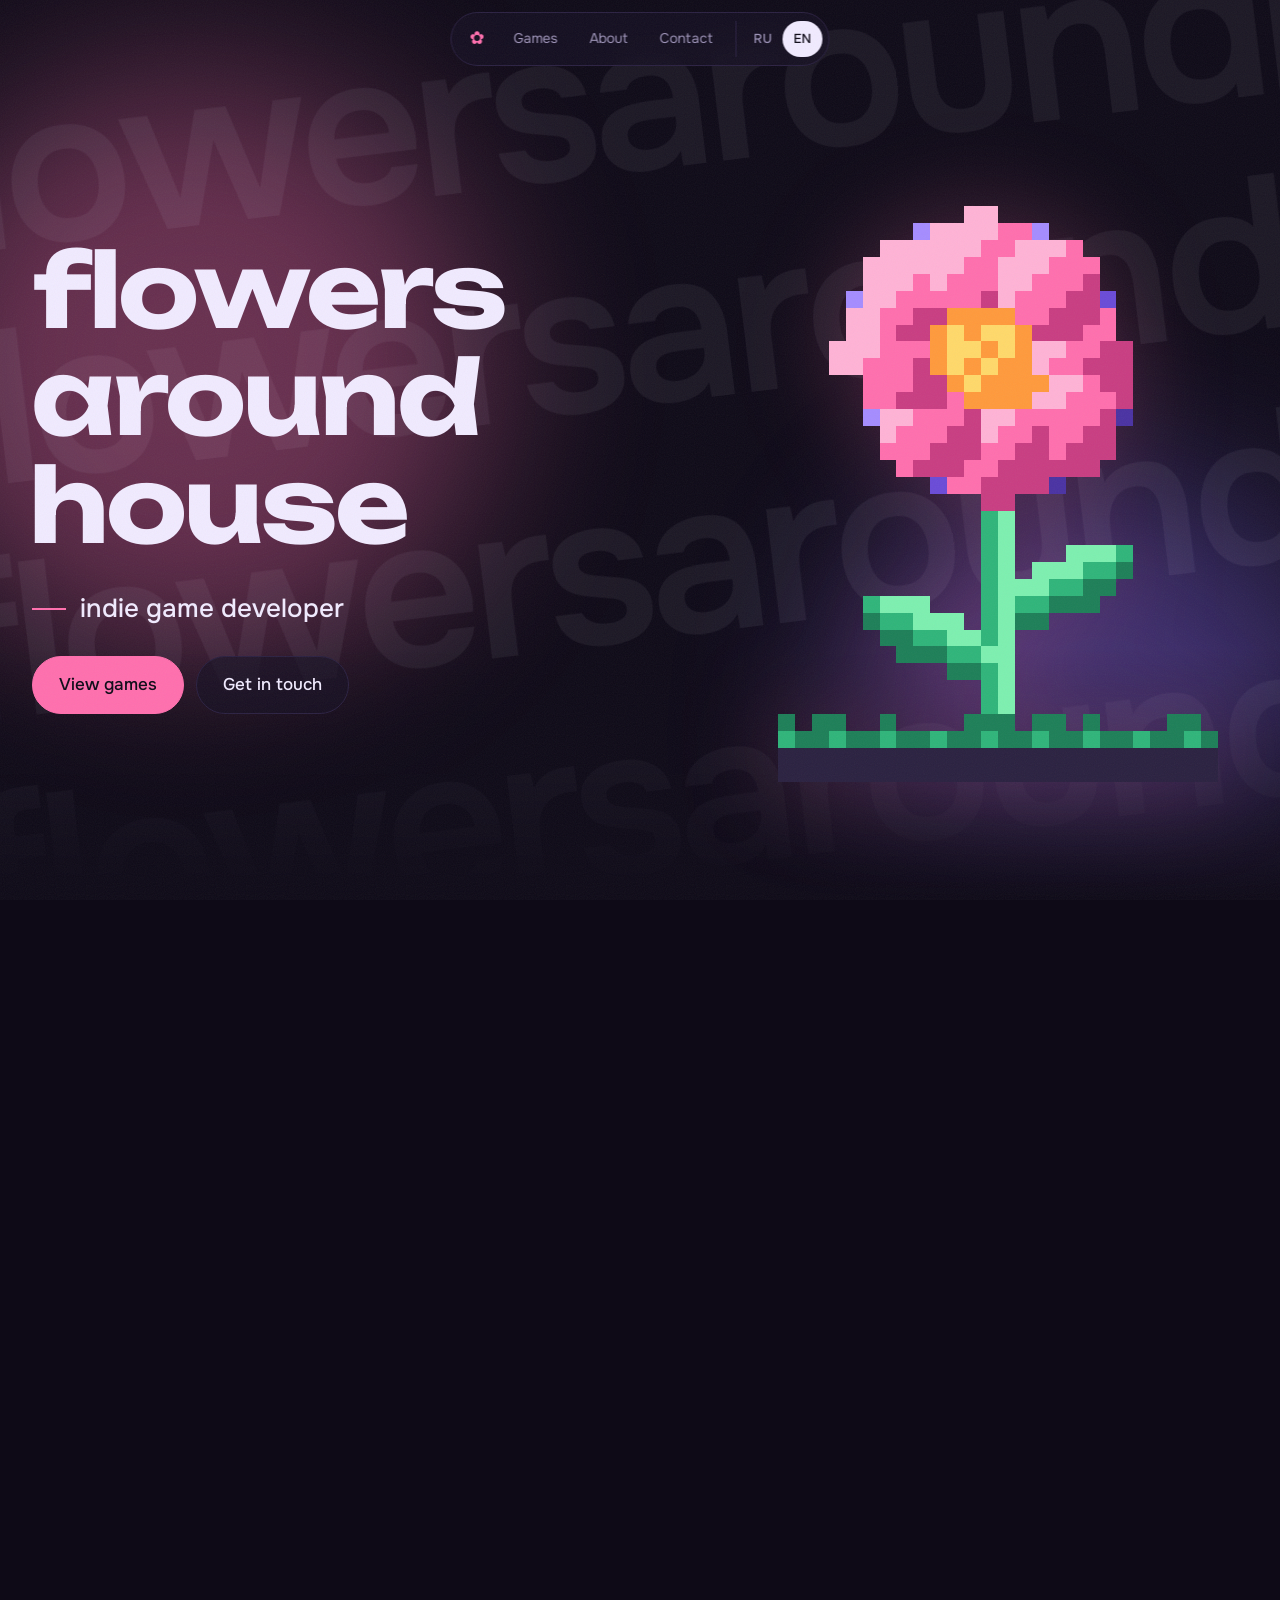
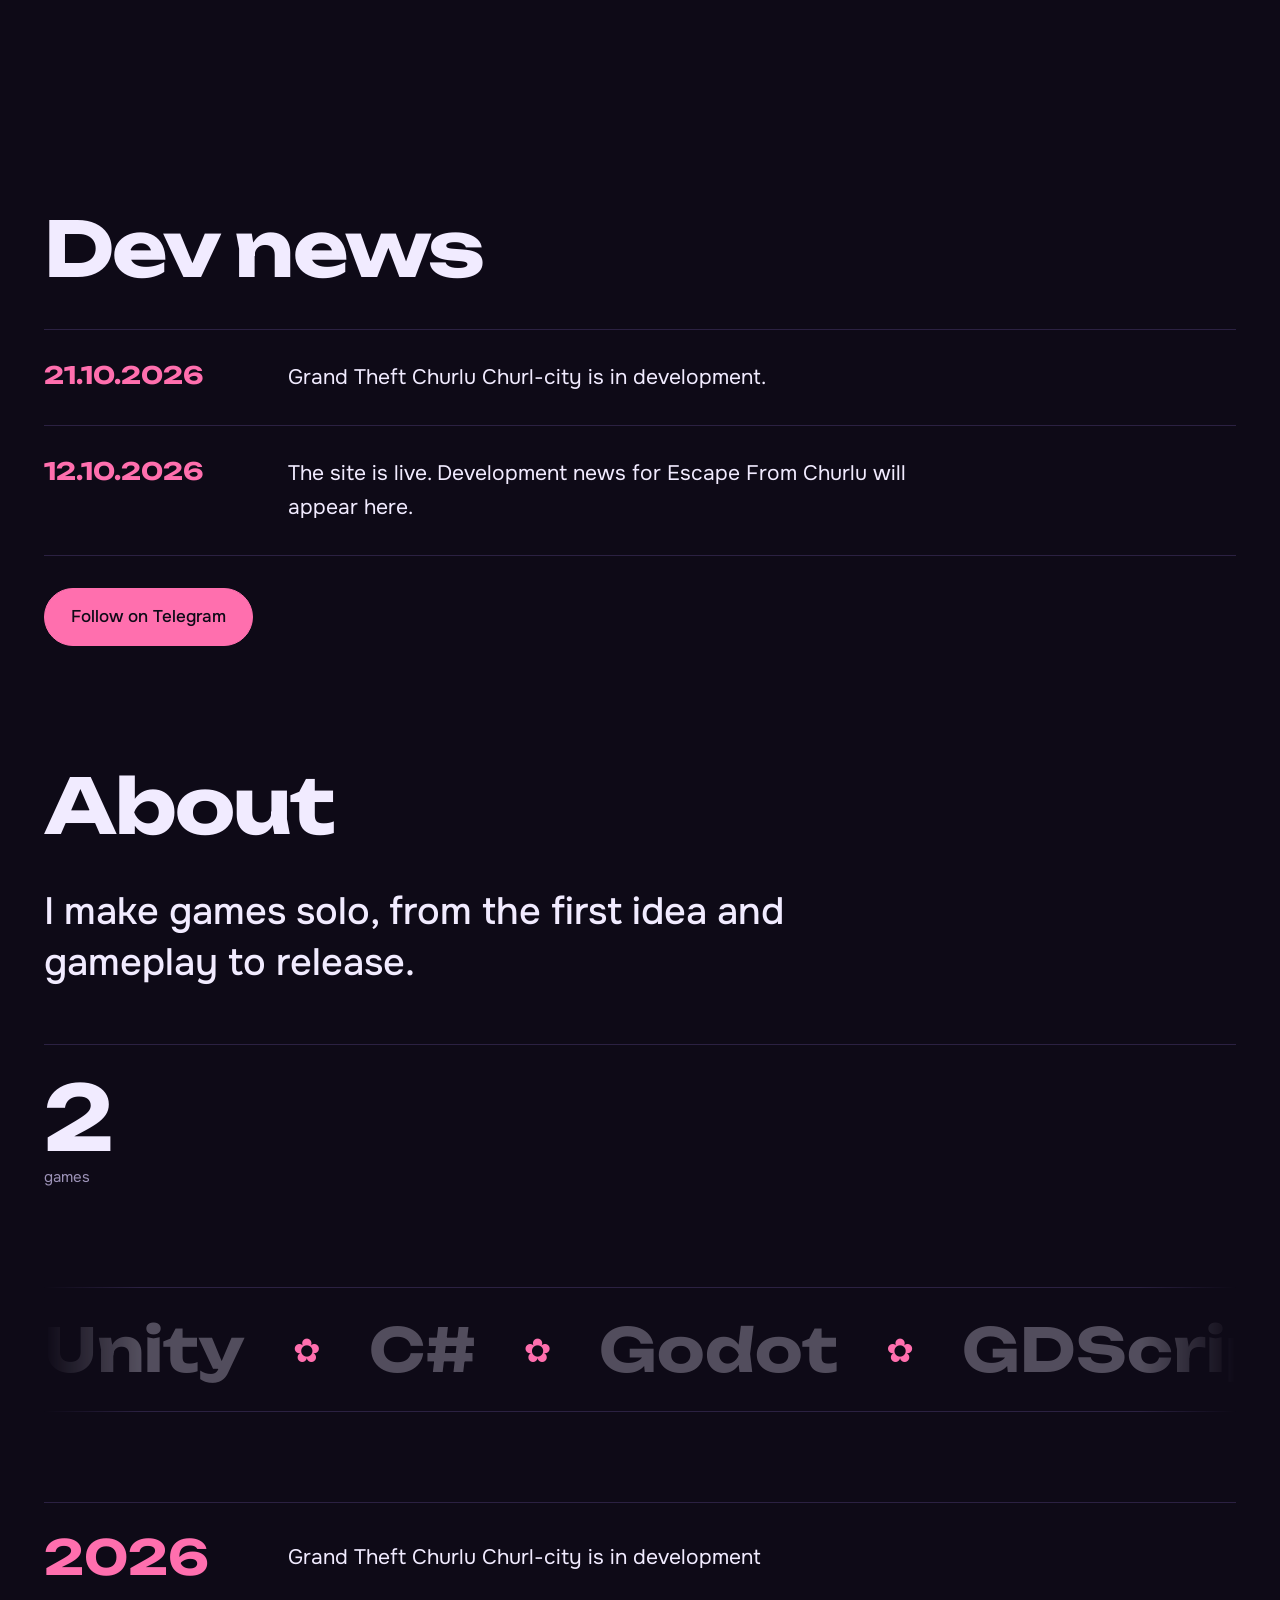
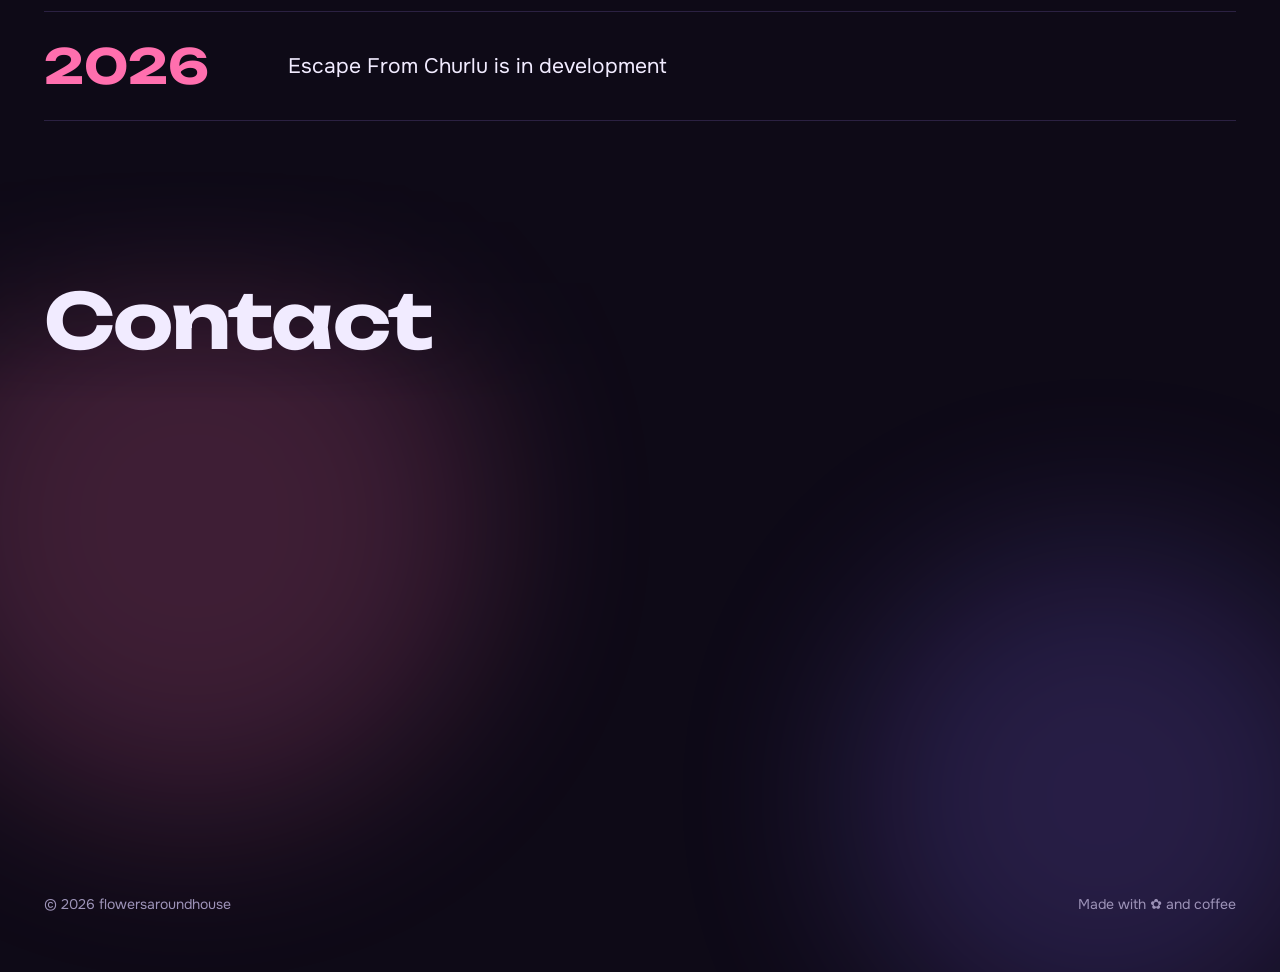
==== commit ca3c733e: "update html страницы короче теперь разные" ====
--- a/index.html
+++ b/index.html
@@ -16,164 +16,10 @@
 <meta name="theme-color" content="#0e0a17">
 <link rel="icon" href="data:image/svg+xml,%3Csvg xmlns='http://www.w3.org/2000/svg' viewBox='0 0 100 100'%3E%3Ctext y='.9em' font-size='90'%3E🌸%3C/text%3E%3C/svg%3E">
 <link href="https://fonts.googleapis.com/css2?family=Onest:wght@400;500;600&family=Unbounded:wght@500;600;700&display=swap" rel="stylesheet">
-<style>
-:root{--ink:#0e0a17;--ink2:#171124;--line:#2b2142;--text:#f1ebff;--dim:#9d93b8;--pink:#ff6fae;--gold:#ffd96a;--violet:#8b6cff;--d:'Unbounded','Onest',system-ui,sans-serif;--b:'Onest',system-ui,sans-serif;color-scheme:dark;box-sizing:border-box;padding-top:env(safe-area-inset-top,0px);padding-bottom:env(safe-area-inset-bottom,0px)}
-html{scroll-padding-top:calc(80px + env(safe-area-inset-top,0px));scroll-behavior:smooth;background:var(--ink)}
-*{box-sizing:border-box}
-body{margin:0;background:var(--ink);color:var(--text);font:400 17px/1.65 var(--b);overflow-x:hidden;-webkit-font-smoothing:antialiased}
-body::after{content:"";position:fixed;inset:0;pointer-events:none;z-index:60;opacity:.06;background:url("data:image/svg+xml;utf8,<svg xmlns='http://www.w3.org/2000/svg' width='160' height='160'><filter id='n'><feTurbulence type='fractalNoise' baseFrequency='.9' numOctaves='2' stitchTiles='stitch'/></filter><rect width='100%' height='100%' filter='url(%23n)'/></svg>")}
-a{color:inherit}
-:focus-visible{outline:2px solid var(--pink);outline-offset:3px}
-button{font:inherit;cursor:pointer}
-nav{position:fixed;top:calc(12px + env(safe-area-inset-top,0px));left:50%;transform:translateX(-50%);z-index:20;display:flex;align-items:center;gap:2px;padding:6px;border:1px solid var(--line);border-radius:99px;background:#171124b8;backdrop-filter:blur(14px);-webkit-backdrop-filter:blur(14px);animation:drop .9s 1s both cubic-bezier(.2,.8,.2,1)}
-nav a{color:var(--dim);text-decoration:none;font-size:14px;padding:7px 15px;border-radius:99px;transition:.25s;white-space:nowrap}
-nav a:hover{color:var(--text);background:#ffffff14}
-.lg{display:flex;margin-left:6px;padding-left:6px;border-left:1px solid var(--line)}.lg button{border:0;background:none;color:var(--dim);font-size:13px;font-weight:500;padding:7px 11px;border-radius:99px;transition:.25s}.lg button:hover{color:var(--text)}.lg button.on{background:var(--text);color:var(--ink)}
-nav .logo{color:var(--pink);font-size:18px;padding:5px 12px}
-@keyframes drop{from{opacity:0;translate:0 -24px}}
-.hero{position:relative;min-height:100svh;overflow:hidden;display:flex;align-items:center}
-#bloom{width:100%;max-width:440px;height:auto;aspect-ratio:26/36;justify-self:center;image-rendering:pixelated;filter:drop-shadow(0 0 48px #ff6fae40)}
-.bg{position:absolute;inset:0;overflow:hidden;pointer-events:none;-webkit-mask-image:linear-gradient(180deg,#000 72%,transparent);mask-image:linear-gradient(180deg,#000 72%,transparent)}
-.bg i{position:absolute;border-radius:50%;filter:blur(90px);opacity:.38;will-change:transform}
-.bg .a1{width:46vw;height:46vw;left:-8vw;top:8%;background:#ff6fae;animation:fl1 16s ease-in-out infinite alternate,bgin 2.4s ease both}
-.bg .a2{width:40vw;height:40vw;right:-6vw;bottom:-10%;ba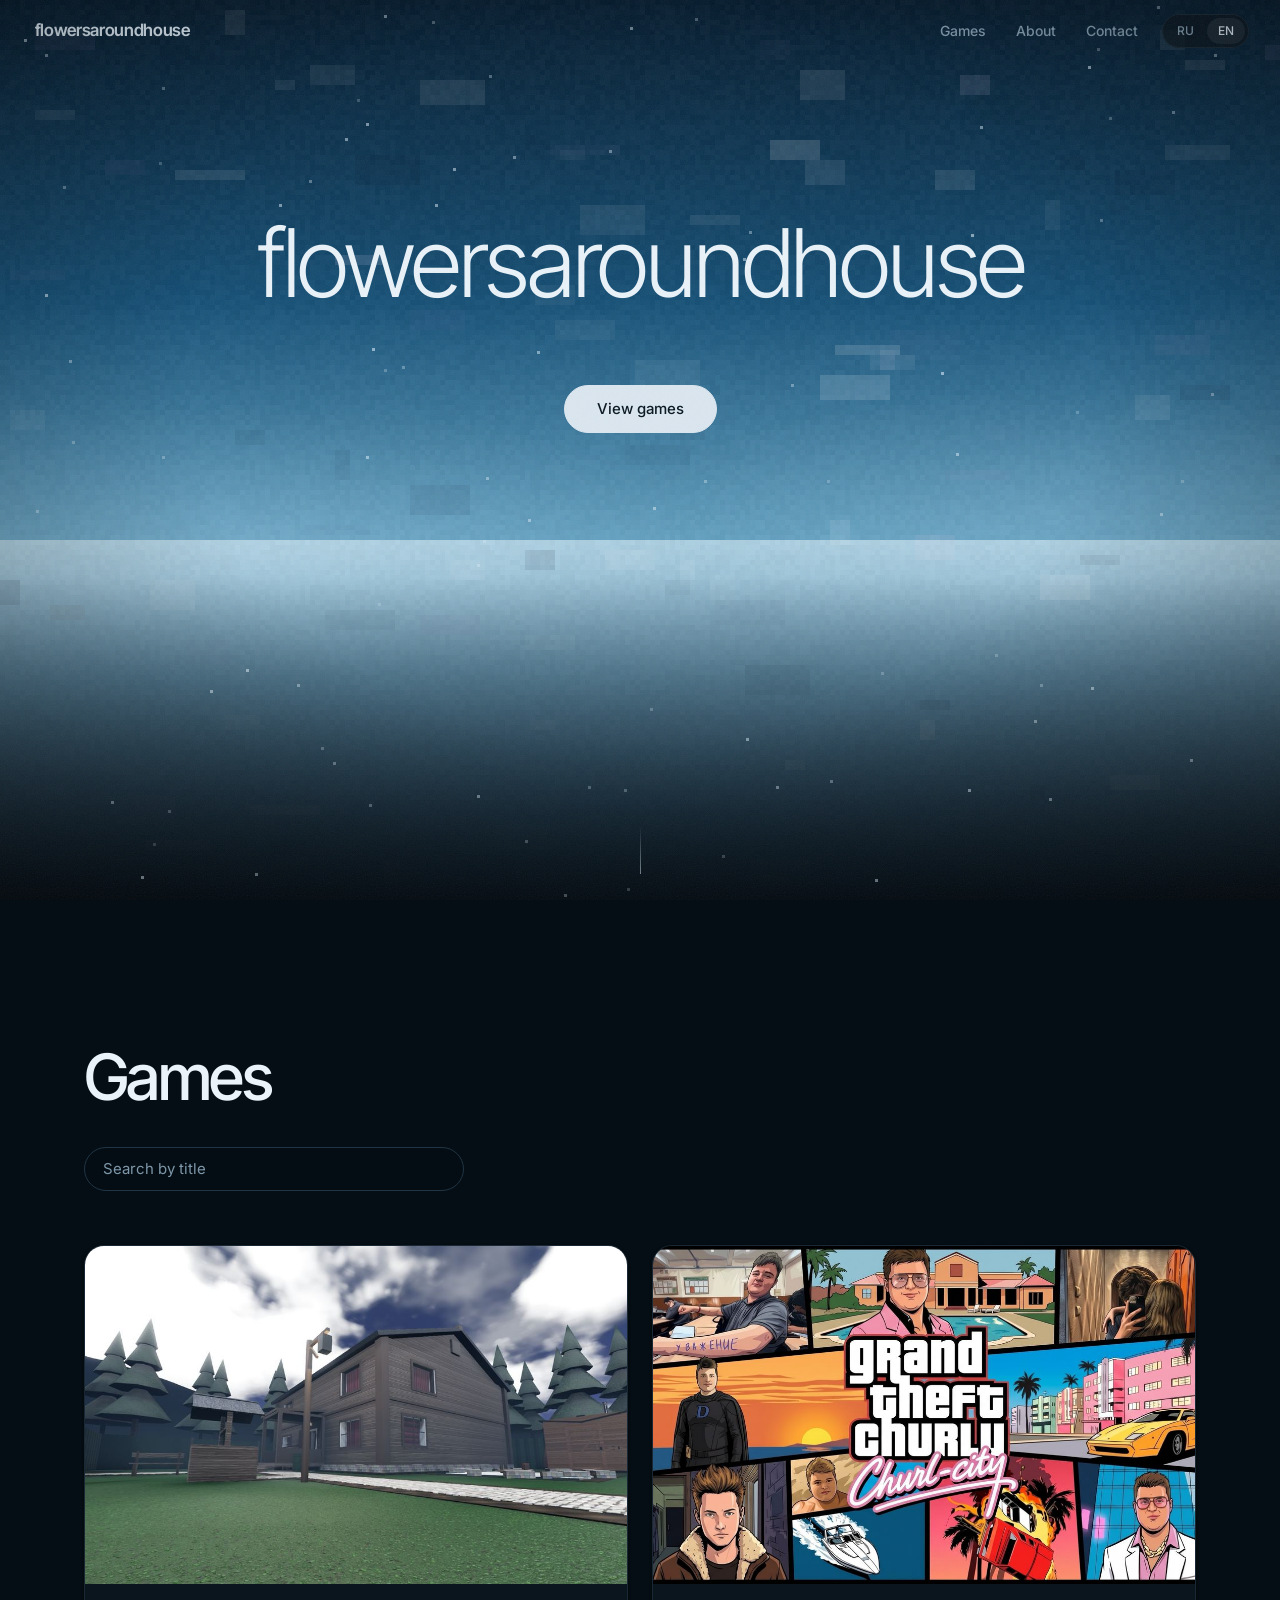
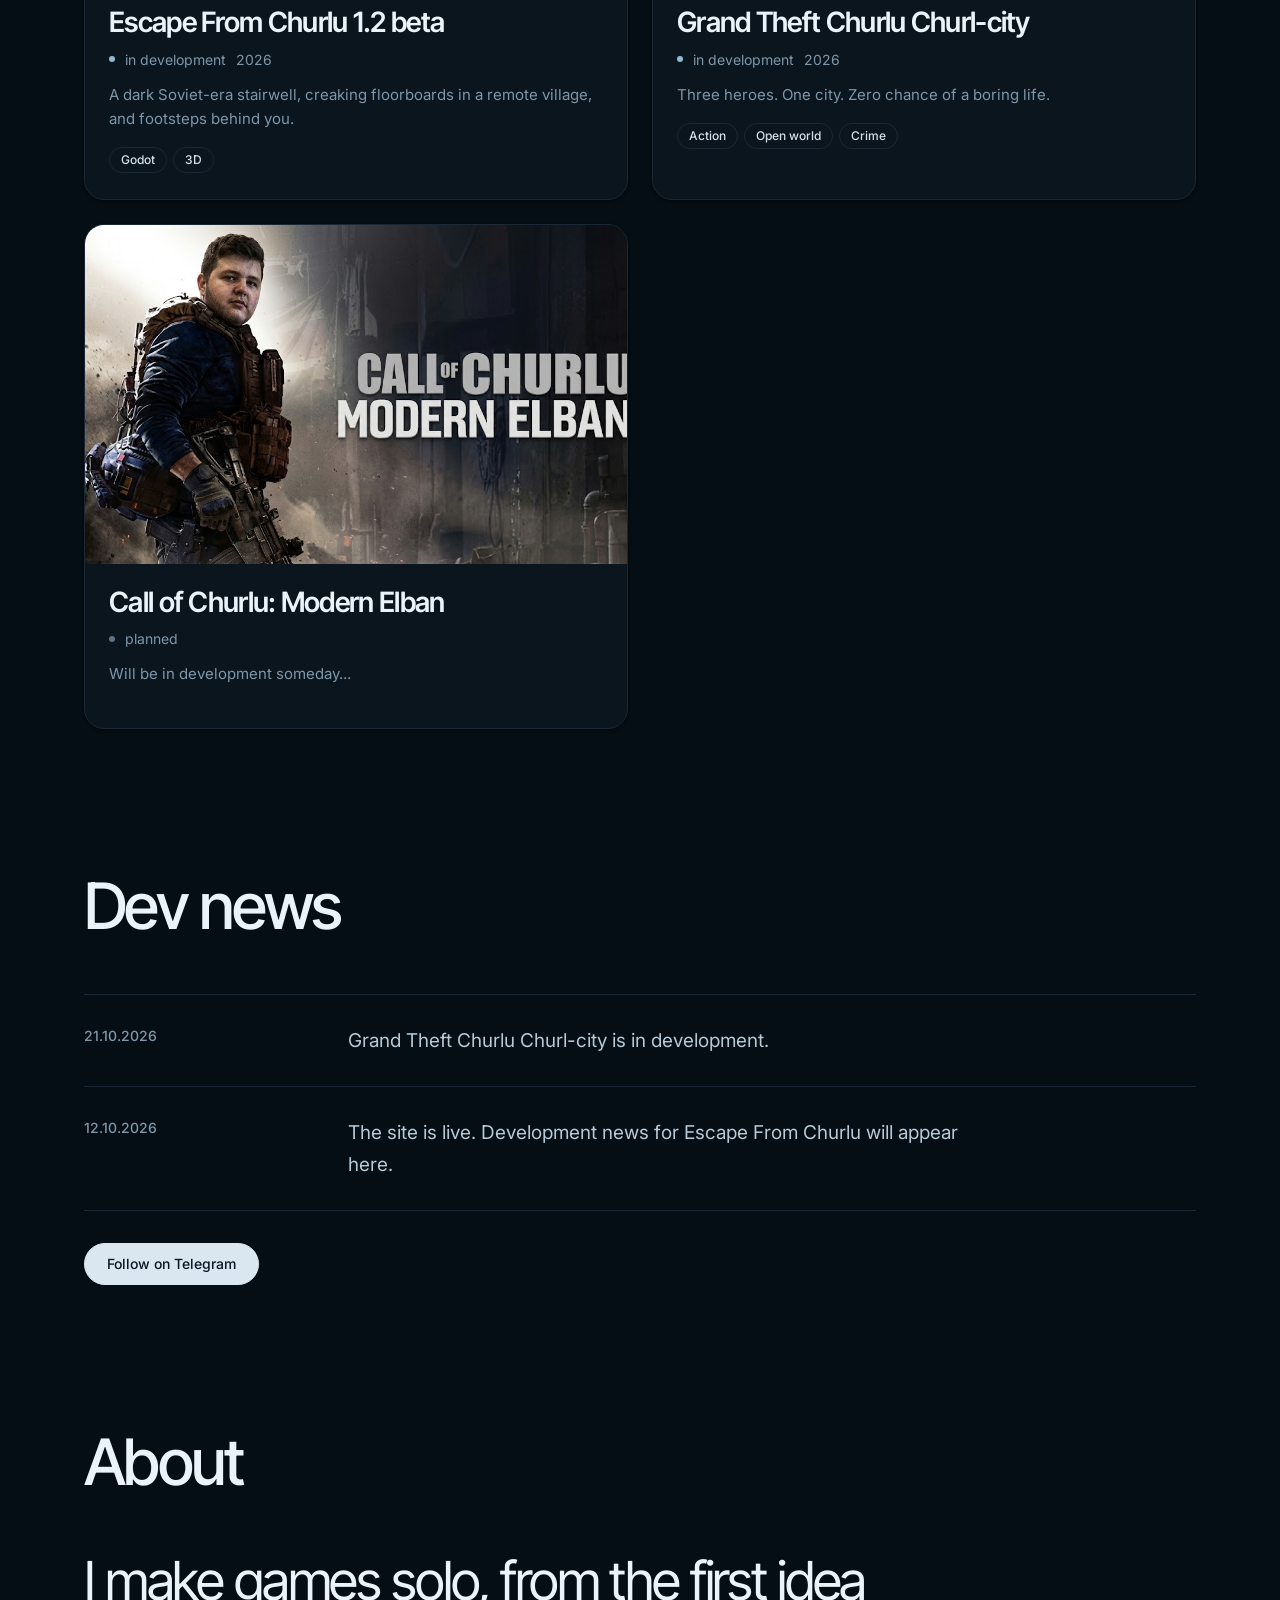
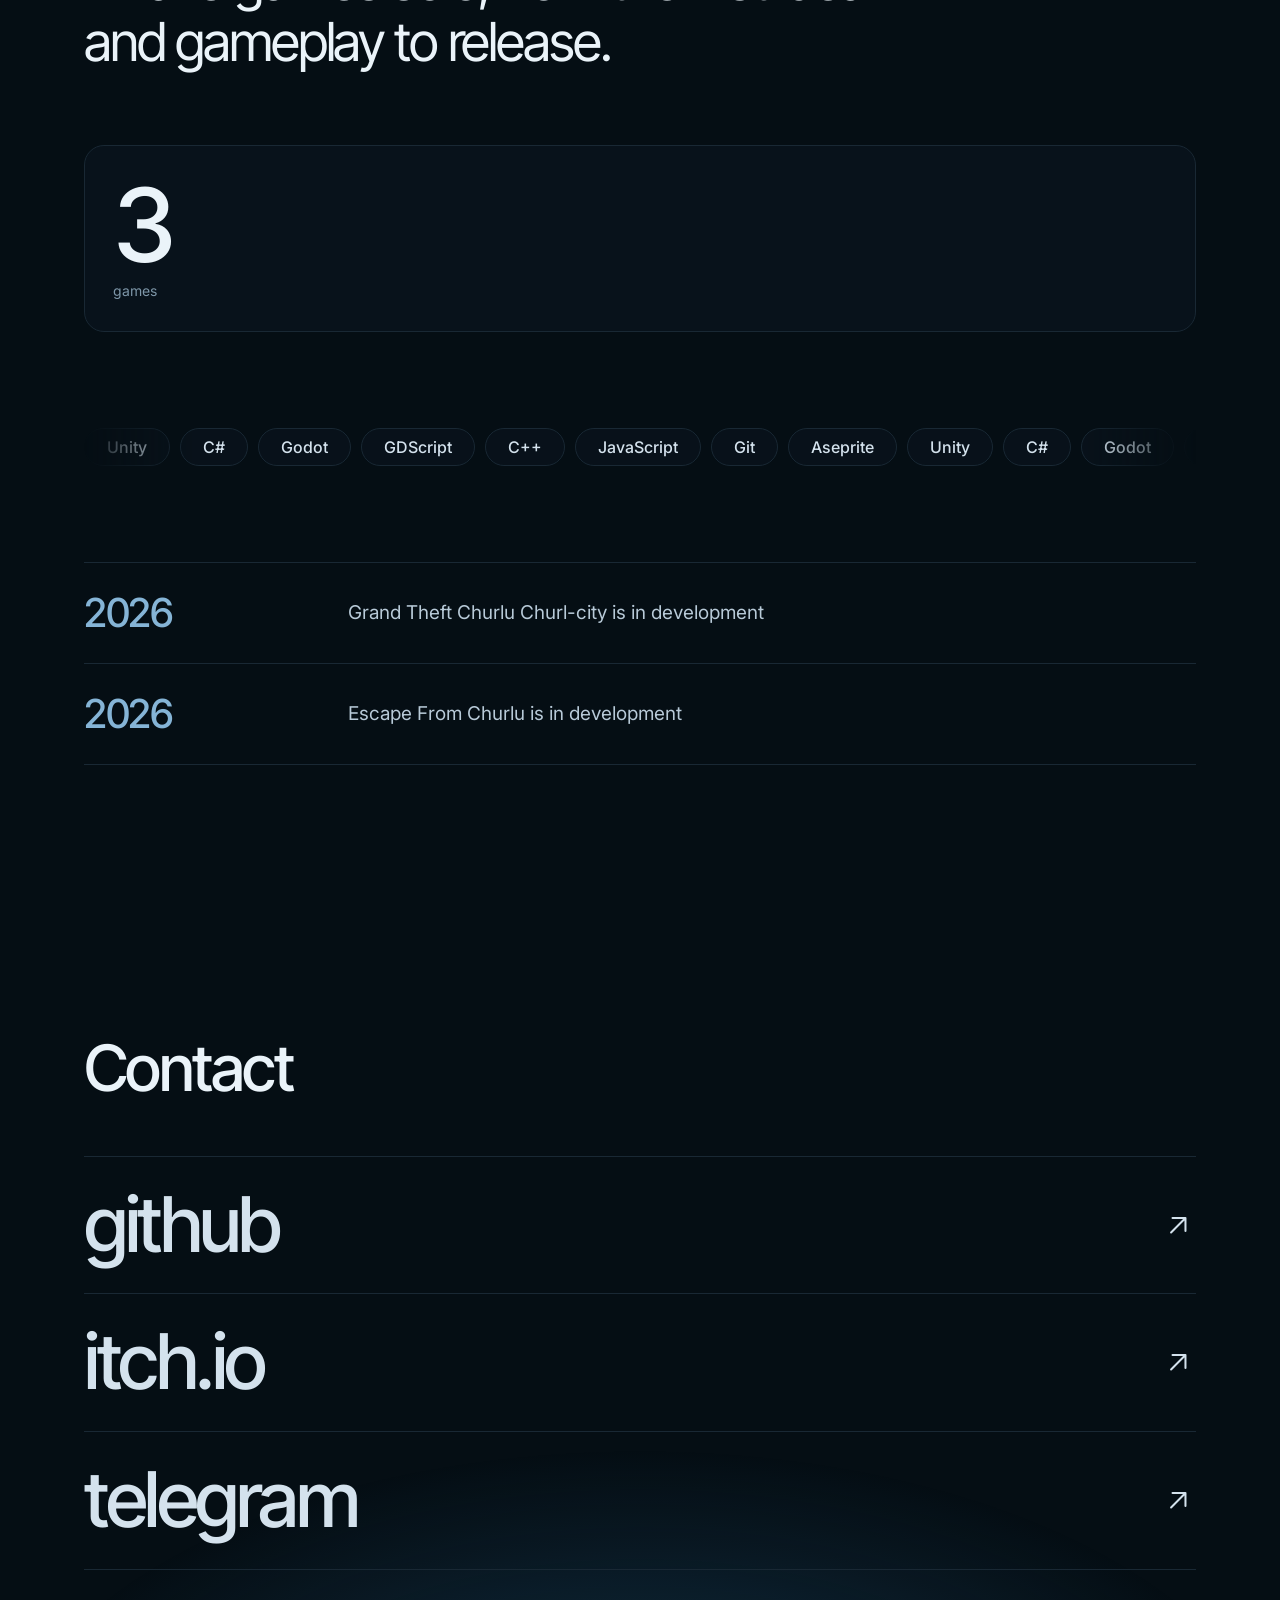
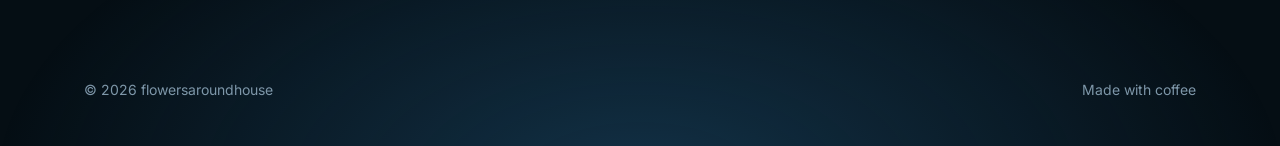
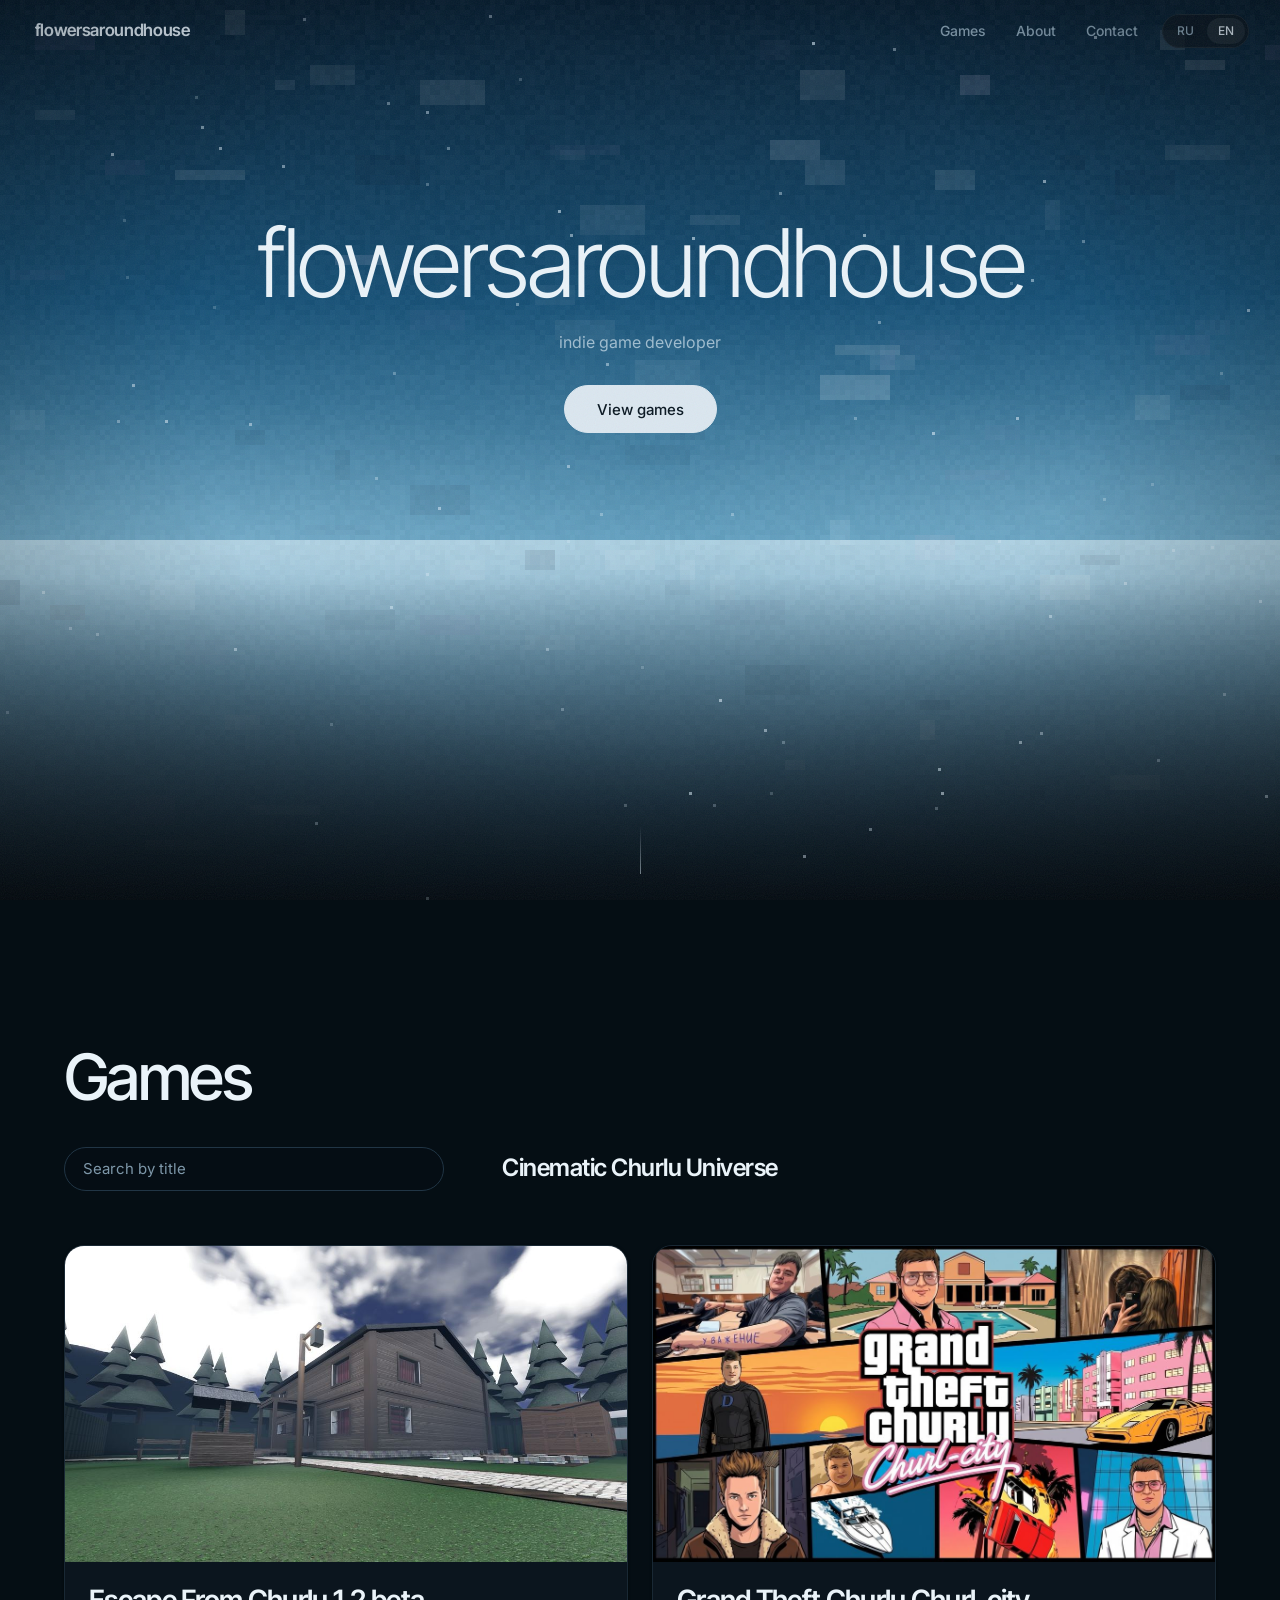
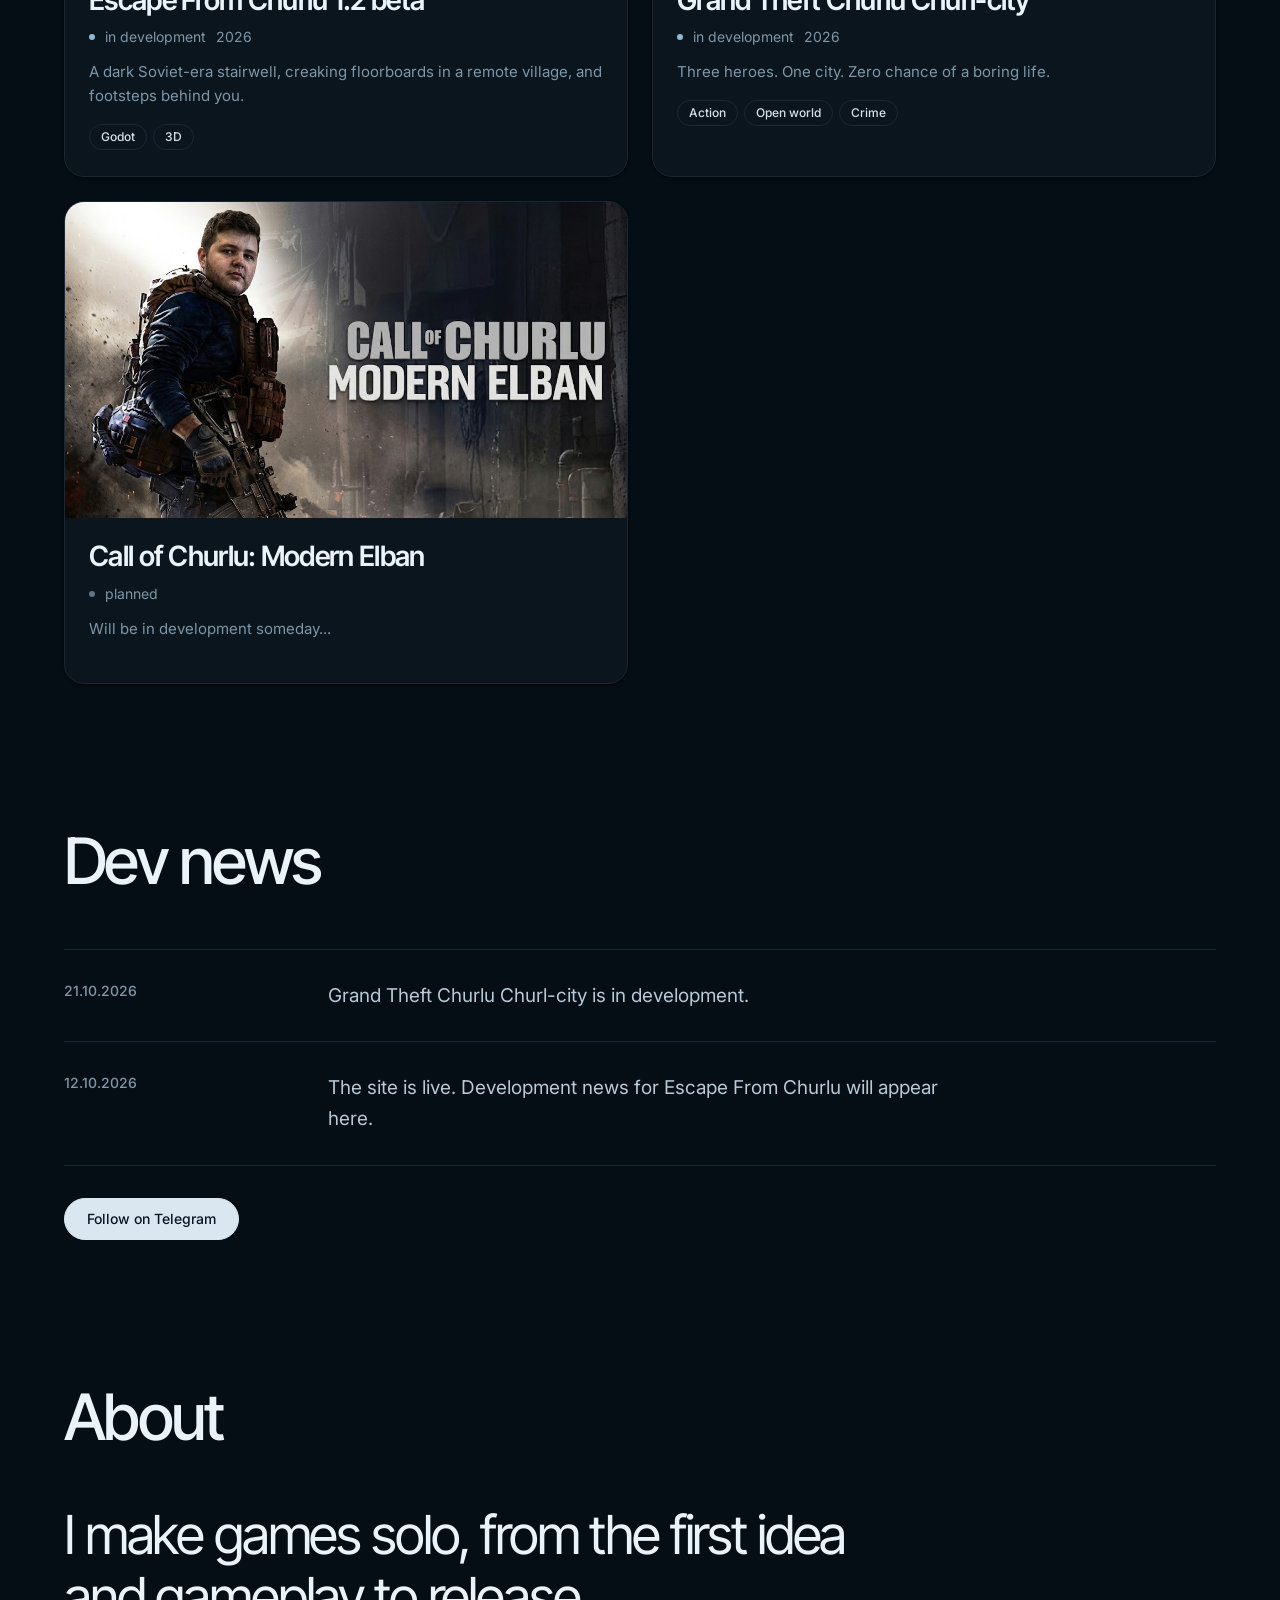
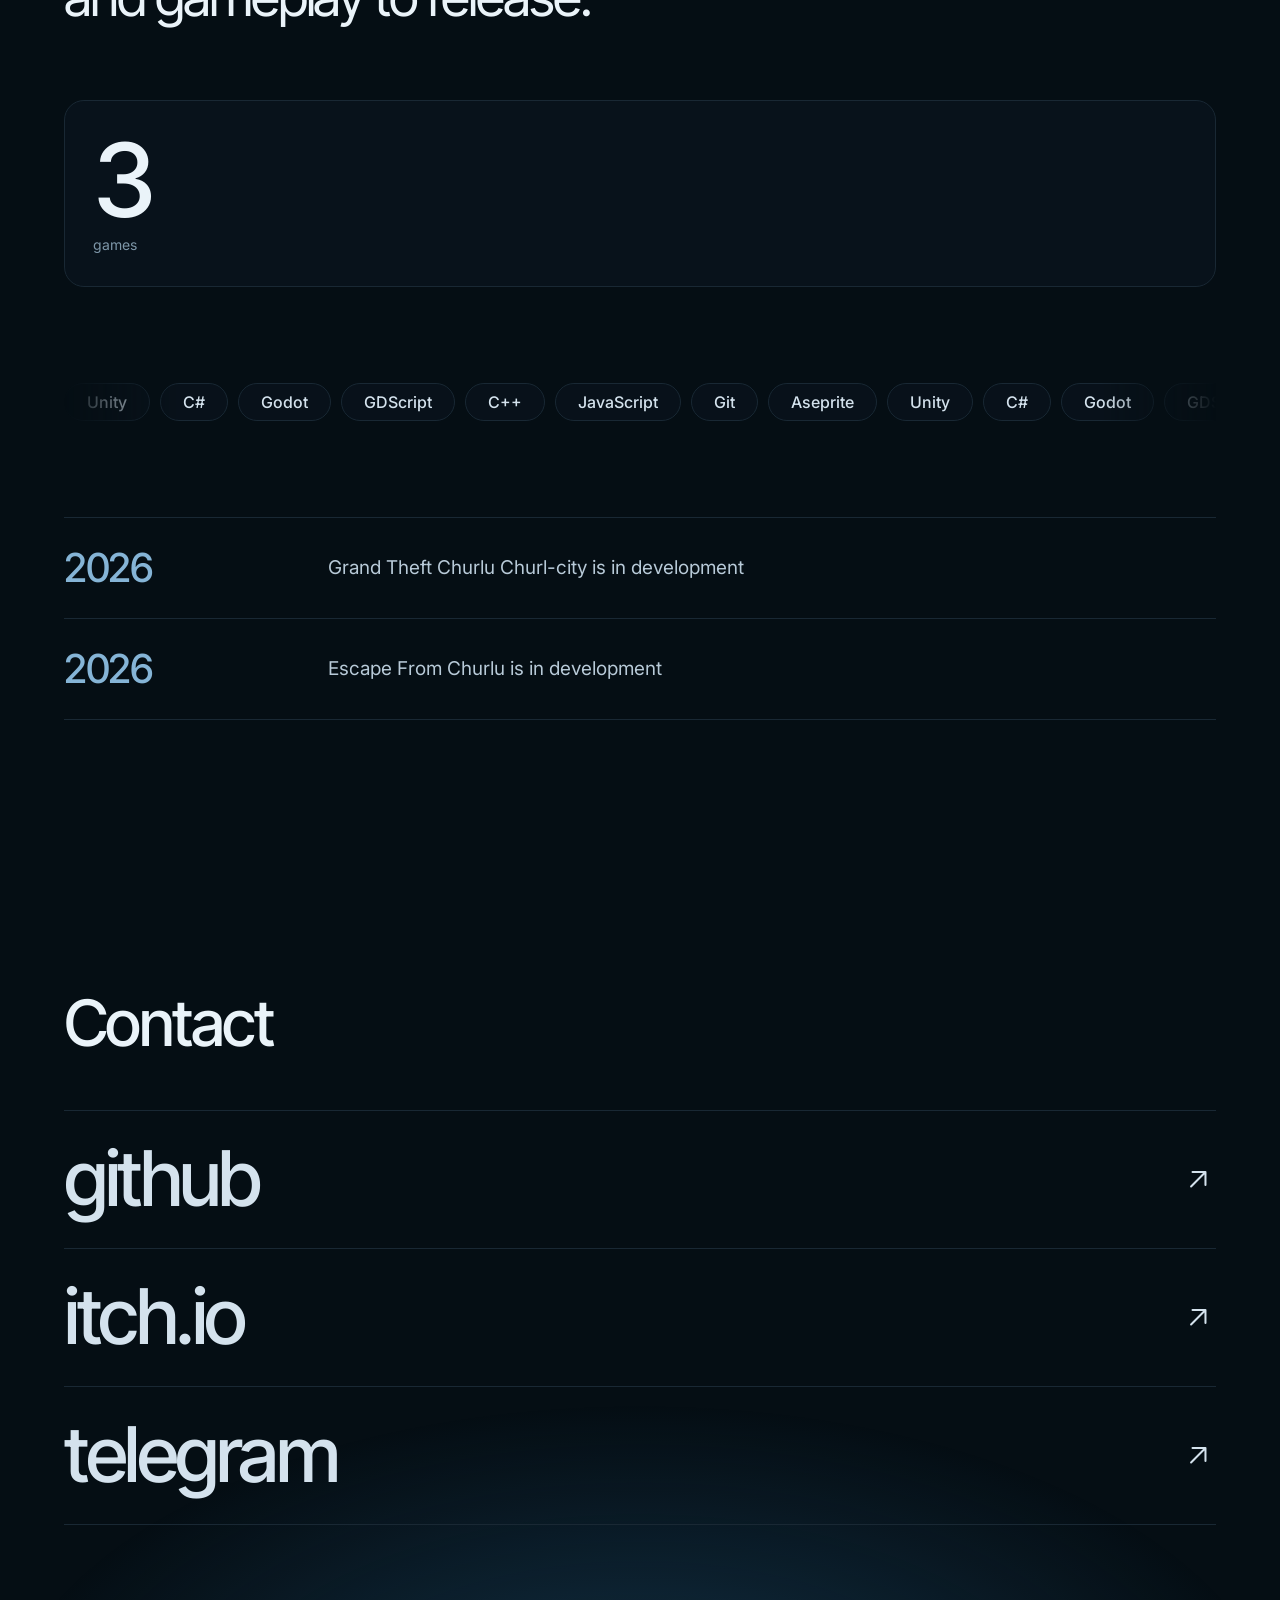
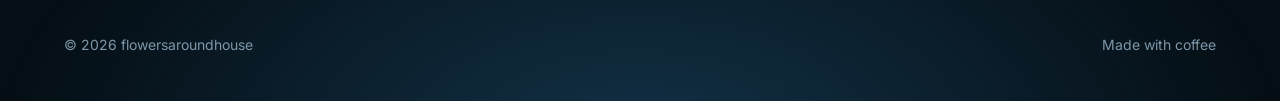
